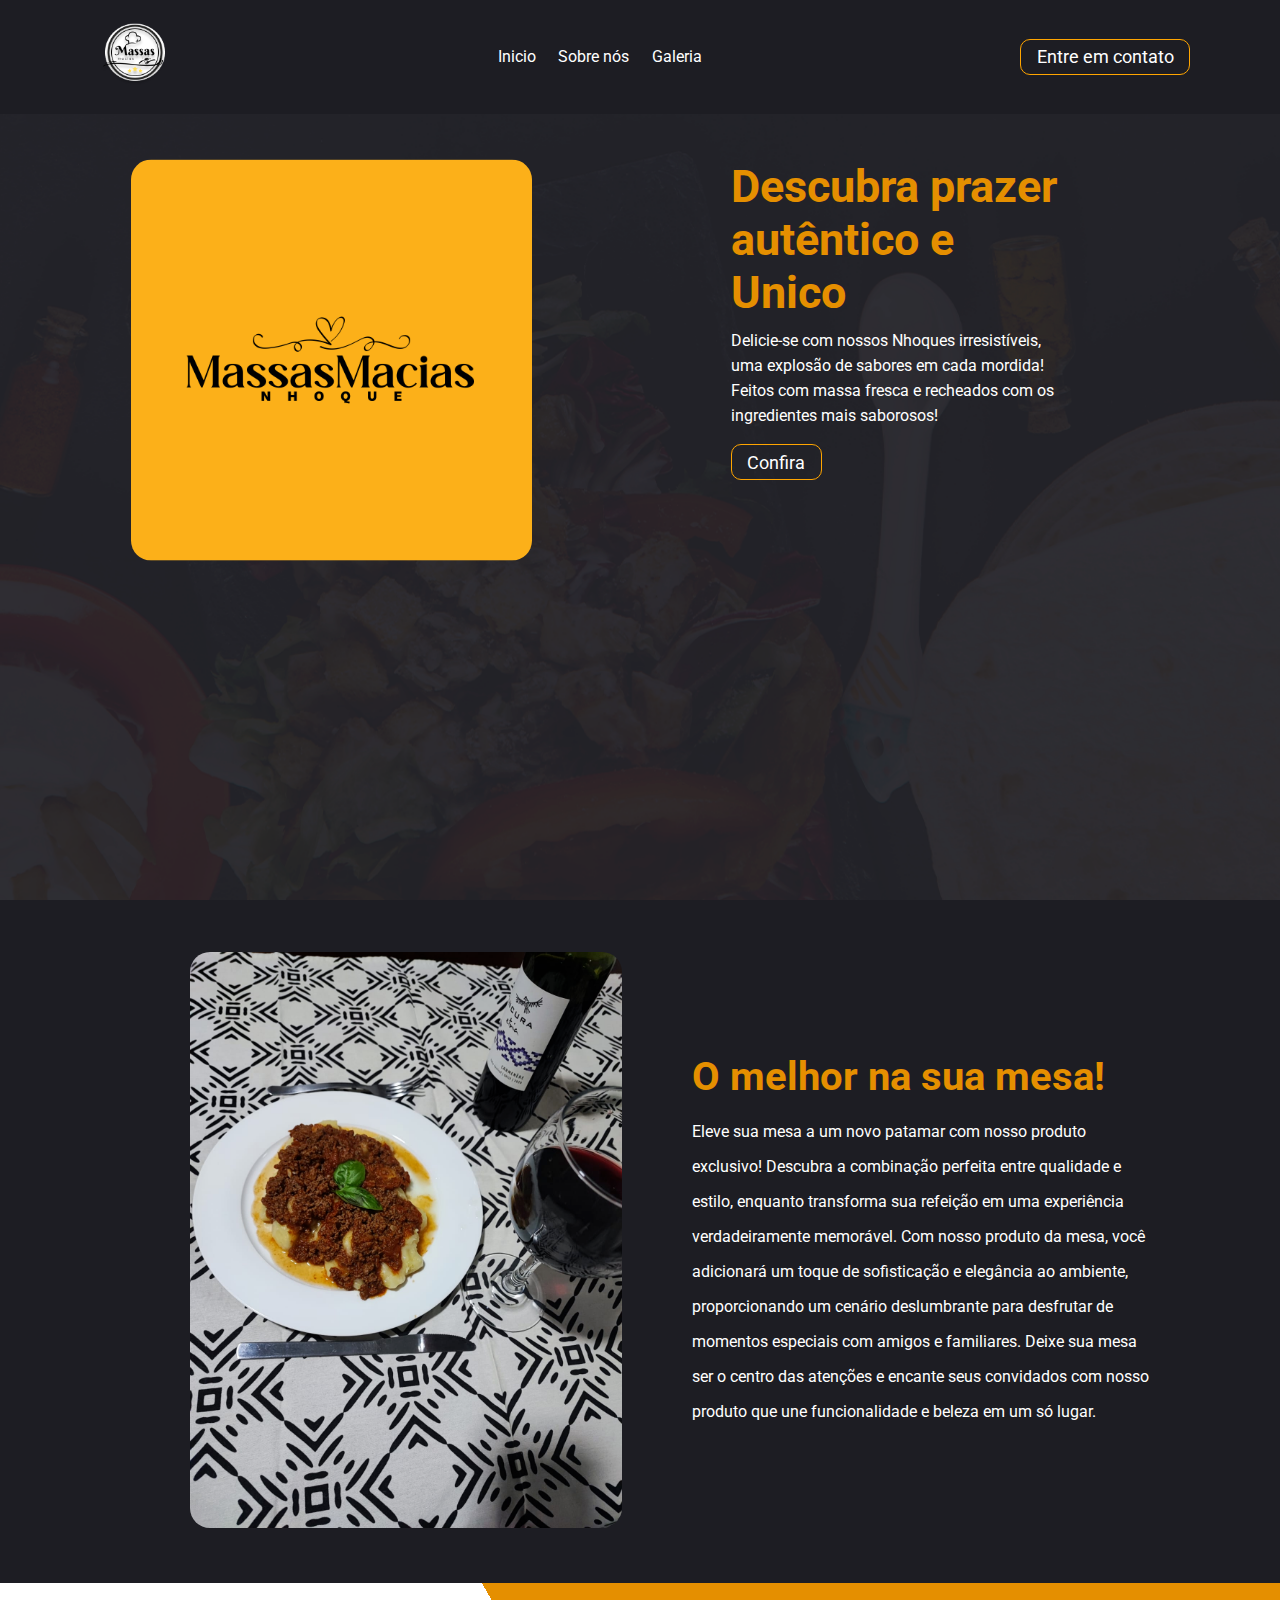
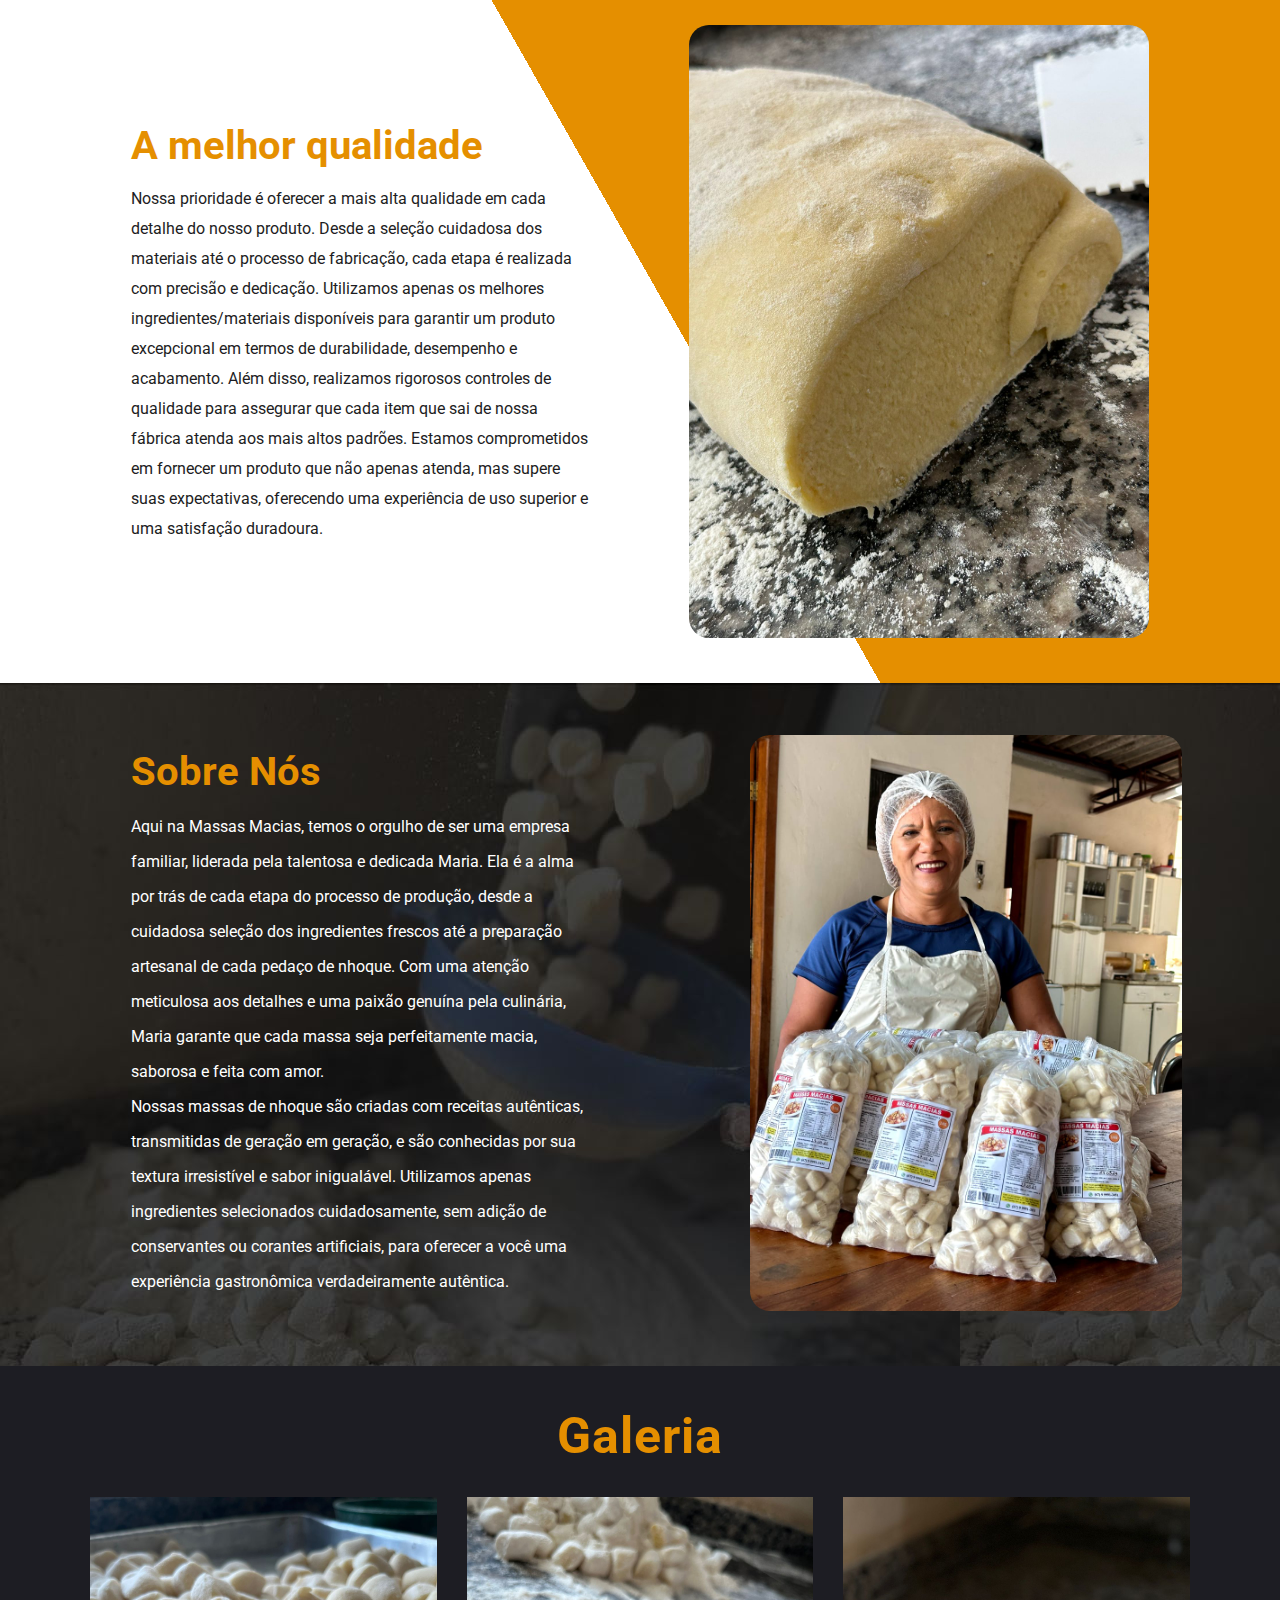
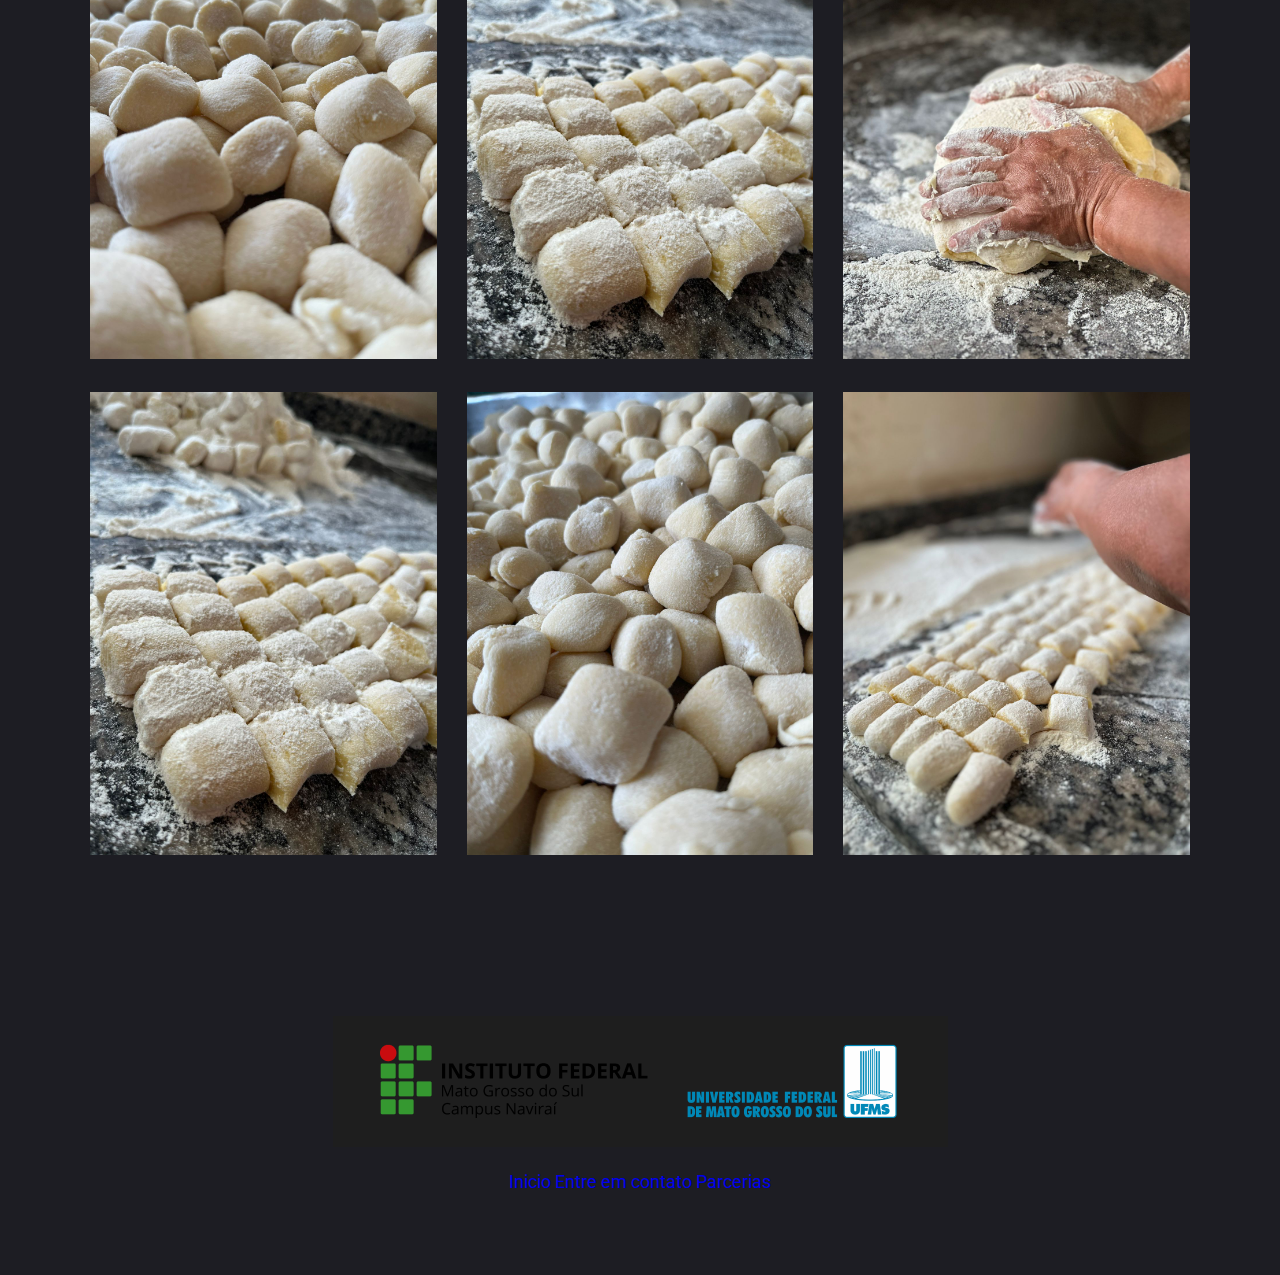
==== index.html @ ebb698c3 "Update index.html" ====
<!DOCTYPE html>
<html lang="en">
<head>
    <meta charset="UTF-8">
    <meta http-equiv="X-UA-Compatible" content="IE=edge">
    <meta name="viewport" content="width=device-width, initial-scale=1.0">
    <title>Massas Macias</title>
    
    <link rel="stylesheet" href="fontawesome-free-5.15.3-web/css/all.min.css">    
    <link rel="stylesheet" href="style.css">
    

</head>
<body>
    
    <header class="cabecalho">
        <div class="logo">
            <img src="imagens/logo.png" alt="">
        </div>

        <nav class="navegacao">
            <a href="#principal">Inicio</a>
            <a href="#sobrenos">Sobre nós</a>
            <a href="#galeria">Galeria</a>
        </nav>

        <div class="icones">
            <div id="menu-bar" class="fas fa-bars"></div>
            <a class="botao-contato" href="https://wa.me/556799913451">Entre em contato</a>
        </div>

    </header>

    <div id="principal" class="principal">

        <div class="pagina-principal">
            <div class="conteudo-principal">
                <div class="imagem-principal">
                <img src="imagens/uf.png" alt="">
                </div>
            </div>

            <div class="conteudo-principal">
                <div class="texto-principal">
                <h1>Descubra prazer autêntico e Unico</h1>
                <p>Delicie-se com nossos Nhoques irresistíveis, uma explosão de sabores em cada mordida! Feitos com massa fresca e recheados com os ingredientes mais saborosos!</p>
                <a href="#galeria">Confira</a>
                </div>
            </div>
        </div>

    </div>


    <div id="sobre" class="sobre-nos">
        <div class="sobre-nos-principal">
            <div class="sobre-nos-container">
                <div class="sobre-nos-conteudo">
                    <img class="myimageabout" src="imagens/prato.png" alt="">
                </div>
            </div>

            <div class="sobre-nos-container">
                <div class="sobre-nos-conteudo">
                    <div class="sobre-nos-texto">
                        <h1>O melhor na sua mesa!</h1>
                        <p> Eleve sua mesa a um novo patamar com nosso produto exclusivo! Descubra a combinação perfeita entre qualidade e estilo, enquanto transforma sua refeição em uma experiência verdadeiramente memorável. Com nosso produto da mesa, você adicionará um toque de sofisticação e elegância ao ambiente, proporcionando um cenário deslumbrante para desfrutar de momentos especiais com amigos e familiares. Deixe sua mesa ser o centro das atenções e encante seus convidados com nosso produto que une funcionalidade e beleza em um só lugar.</p>

                    </div>
                </div>
            </div>
        </div>
    </div>

    <div class="qualidade">
        <div class="qualidade-principal">
            <div class="qualidade-container">
                <div class="qualidade-conteudo">
                    <h1>A melhor qualidade</h1>
                    <p>Nossa prioridade é oferecer a mais alta qualidade em cada detalhe do nosso produto. Desde a seleção cuidadosa dos materiais até o processo de fabricação, cada etapa é realizada com precisão e dedicação. Utilizamos apenas os melhores ingredientes/materiais disponíveis para garantir um produto excepcional em termos de durabilidade, desempenho e acabamento. Além disso, realizamos rigorosos controles de qualidade para assegurar que cada item que sai de nossa fábrica atenda aos mais altos padrões. Estamos comprometidos em fornecer um produto que não apenas atenda, mas supere suas expectativas, oferecendo uma experiência de uso superior e uma satisfação duradoura.</p>

                </div>
            </div>

            <div class="qualidade-container">
                <div class="qualidade-conteudo qualidade-imagem">
                    <img src="imagens/massa 1.jpeg" alt="">
                </div>
            </div>
        </div>
    </div>
    <div id="sobrenos" class="sobre">
        <div class="main-sobre" id="sobre">
            

            <div class="sobre-content">
                <div class="sobre-inner-content">
                    <div class="sobre-text-content">
                        <h1>Sobre Nós</h1>
                        <p> Aqui na Massas Macias, temos o orgulho de ser uma empresa familiar, liderada pela talentosa e dedicada Maria. Ela é a alma por trás de cada etapa do processo de produção, desde a cuidadosa seleção dos ingredientes frescos até a preparação artesanal de cada pedaço de nhoque. Com uma atenção meticulosa aos detalhes e uma paixão genuína pela culinária, Maria garante que cada massa seja perfeitamente macia, saborosa e feita com amor.</p>

                            <p>Nossas massas de nhoque são criadas com receitas autênticas, transmitidas de geração em geração, e são conhecidas por sua textura irresistível e sabor inigualável. Utilizamos apenas ingredientes selecionados cuidadosamente, sem adição de conservantes ou corantes artificiais, para oferecer a você uma experiência gastronômica verdadeiramente autêntica.</p>

                    </div>
                </div>
            </div>

            <div class="sobre-content">
                <div class="sobre-inner-content">
                    <img class="mariaimg" src="imagens/Maria.jpg" alt="">
                </div>
            </div>
        </div>
    </div>


    <div id="galeria" class="galeria">

        <h1>Galeria</h1>

        <div class="galeria-principal">
            <div class="galeria-container">
                <div class="galeria-imagem">
                    <img src="imagens/foto1.jpeg" alt="">
                </div>
            </div>

            <div class="galeria-container">
                <div class="galeria-imagem">
                    <img src="imagens/foto2.jpeg" alt="">
                </div>
            </div>

            <div class="galeria-container">
                <div class="galeria-imagem">
                    <img src="imagens/foto3.jpeg" alt="">
                </div>
            </div>

            <div class="galeria-container">
                <div class="galeria-imagem">
                    <img src="imagens/foto4.jpeg" alt="">
                </div>
            </div>

            <div class="galeria-container">
                <div class="galeria-imagem">
                    <img src="imagens/foto5.jpeg" alt="">
                </div>
            </div>

            <div class="galeria-container">
                <div class="galeria-imagem">
                    <img src="imagens/foto6.jpeg" alt="">
                </div>
            </div>
        </div>
    </div>
 
    <div class="before">
        <img src="imagens/before footer.png" alt="">
    </div>

    <div class="rodape">
        <div class="rodape-principal">
            <div class="rodape-logo"><img src="imagens/logo-footer.png" alt=""></div>
        </div>
        

        <footernav class="rodape-navegacao">
            <a href="#">Inicio</a>
            <a href="#">Entre em contato</a>
            <a href="#">Parcerias</a>
        </footernav>

    </div>







<!--Linkando java script -->
<script src="https://unpkg.com/scrollreveal"></script>
<script src="script.js"></script>
</body>
</html>
---- style.css ----
@import url('https://fonts.googleapis.com/css2?family=Roboto:wght@300;400;500;700&display=swap'); /* importação de fonte */
:root{
    --btn-color:#e58f00;
    --about-sec:#1d1d23;
}
*{
    padding: 0;
    margin: 0;
    box-sizing: border-box;
    outline: none;
    text-decoration: none;
    font-family: 'Roboto', sans-serif;
    transition: 0.5s;
}
html{
    font-size: 65%;
    scroll-behavior: smooth;
}
.cabecalho{
    padding: 1rem 7%;
    position: fixed;
    left: 0;
    right: 0;
    display: flex;
    justify-content: space-between;
    align-items: center;
    z-index: 100;
    background: #1d1d23;
}
.logo img{
    width: 90px;
}
.navegacao a{
    color: white;
    margin: 0.5rem;
    padding: 0.5rem;
    font-size: 1.5rem;
}
.navegacao a:hover{
    color: var(--btn-color);
}
.icones div{
    color: white;
    font-size: 1.5rem;
    margin-right: 10px;
    display: none;
}
.icones div:hover{
    cursor: pointer;
}

.icones a{
    color: white;
    padding: 0.6rem 1.5rem;
    border: 1px solid orange;
    border-radius: 10px;
    font-size: 18px;
   transition: 0.5s;
   display: inline-block;
}
.botao-contato:hover{
    transform: scale(1.1);
    background: var(--btn-color);
    border: 1px solid white;
}

.navegacao.active{
    clip-path: polygon(0 0, 100% 0, 100% 100%, 0% 100%);
}

/* design da pagina principal */

.principal{
    padding: 1rem 7%;
    background: url(imagens/background.png);
    min-height: 100vh;
    height: 100%;
    background-position: center;
    background-size: cover;
    background-repeat: no-repeat;
}
.pagina-principal{
    display: flex;
    justify-content: center;
    align-items: center;
    flex-wrap: wrap;
    gap: 15px;
    padding-top: 150px;
    padding-left: 4rem;
    padding-right: 4rem;
}
.conteudo-principal{
    flex: 1 1 45rem;
}
.imagem-principal{
    width: 80%;
    height: 100%;
    position: relative;
   
    
}
.imagem-principal img{
    width: 100%;
    position: absolute;
    transform: translate(0%, -40%);
    animation: mymove 5s infinite ease-in-out;
    border-radius: 5%;
}
@keyframes mymove {
    0%   {top: 0px;}
    50%   {top: 15px;}
    75%   {top: 10px;}
    100%   {top: 0px;}
  }
.texto-principal{
    padding: 0 8rem;
}
.texto-principal h1{
    font-size: 45px;
    color: #e58f00;
}
.texto-principal p{
    color: white;
    font-size: 1.5rem;
    margin-top: 10px;
    margin-bottom: 15px;
    line-height: 25px;
}
.texto-principal a{
    color: white;
    padding: 0.6rem 1.5rem;
    border: 1px solid orange;
    border-radius: 10px;
    font-size: 18px;
   transition: 0.5s;
   display: inline-block;
}
.texto-principal a:hover{
    transform: scale(1.1);
    background: var(--btn-color);
    border: 1px solid white;
}
.sobre-nos{
    padding: 2rem 7%;
    background: var(--about-sec);
}
.sobre-nos-principal{
    display: flex;
    justify-content: center;
    align-items: center;
    flex-wrap: wrap;
    gap: 20px;
    
}
.sobre-nos-container{
    flex: 1 1 45rem;
}
.sobre-nos-conteudo{
    width: 100%;
    margin: 0 auto;
    padding-top: 3rem;
    padding-bottom: 3rem;
}
.sobre-nos-container .sobre-nos-conteudo img{
    width: 80%;
    margin-left: 100px;
    border-radius: 20px;
}
.sobre-nos-texto{
    padding: 0 4rem;
}
.sobre-nos-texto h1{
    color: #e58f00;
    font-size: 40px;
    margin-bottom: 15px;
}
.sobre-nos-texto p{
    color: white;
    font-size: 1.5rem;
    line-height: 35px;
}
.qualidade{
    padding: 4rem 7%;
    background-image: linear-gradient(60.34deg, white 52.45%, var(--btn-color) 52.45%);
}
.qualidade-principal{
    display: flex;
    justify-content: center;
    align-items: center;
    flex-wrap: wrap;
    gap: 15px;
}
.qualidade-container{
    flex: 1 1 45rem;
}
.qualidade-conteudo{
    padding: 0 4rem;
}
.qualidade-conteudo h1{
    color: var(--btn-color);
    font-size: 40px;
    margin-bottom: 15px;
}
.qualidade-conteudo p{
    color: var(--about-sec);
    font-size: 1.5rem;
    line-height: 30px;
}
.qualidade-imagem{
    width: 100%;
    
}
.qualidade-imagem img{
    width: 100%;
    object-fit: cover;
    border-radius: 20px;
}
.galeria{
    padding: 4rem 7%;
    background: var(--about-sec);
}
.galeria h1{
    font-size: 50px;
    text-align: center;
    padding-bottom: 3rem;
    color: var(--btn-color);
    letter-spacing: 1px;
}
.galeria-principal{
    display: flex;
    justify-content: center;
    align-items: center;
    gap: 30px;
    flex-wrap: wrap;
  
}
.galeria-container{
    flex: 1 1 300px;
    
}
.galeria-container .galeria-imagem img{
    width: 100%;
}
.galeria-container .galeria-imagem:hover img{
    transform: perspective(1000px) rotateX(-4.80deg) rotateY(-10.23deg) scale3d(1.05,1.05,1.05);
    clip-path: polygon(20% 0%, 80% 0%, 100% 20%, 100% 80%, 80% 100%, 20% 100%, 0% 80%, 0% 20%);
}
.sobre{
    padding: 2rem 7%;
    background: url(imagens/Sobre.jpg);
}
.main-sobre{
    display: flex;
    justify-content: center;
    align-items: center;
    flex-wrap: wrap;
    gap: 20px;
    
}
.sobre-content{
    flex: 1 1 45rem;
}
.sobre-inner-content{
    width: 100%;
    margin: 0 auto;
    padding-top: 3rem;
    padding-bottom: 3rem;
}
.sobre-content .sobre-inner-content img{
    width: 80%;
    margin-left: 100px;
    border-radius: 20px;
}
.sobre-text-content{
    padding: 0 4rem;
}
.sobre-text-content h1{
    color: #e58f00;
    font-size: 40px;
    margin-bottom: 15px;
}
.sobre-text-content p{
    color: white;
    font-size: 1.5rem;
    line-height: 35px;
}
.food-main-content{
    width: 40%;
    border: 4px solid #ffffff;
    padding: 2rem;
}
.food-main-content h1{
    color: #ffffff;
    font-size: 35px;
    text-align: center;
    padding: 1rem 0;
}
.food-main-content p{
    color: #ffffff;
    font-size: 1.5rem;
    text-align: center;
    padding: 1rem 0;
    line-height: 30px;
}
.our-menu-food{
    padding: 2rem 7%;
    background-color: var(--about-sec);
}
.our-menu-food h1{
    color: var(--btn-color);
    font-size: 45px;
    text-align: center;
    padding: 0.5rem 0;
}
.main-menu-food{
    margin-top: 2rem;
    display: flex;
    justify-content: center;
    align-items: center;
    gap: 20px;
    flex-wrap: wrap;
}
.inner-menu-food{
    flex: 1 1 300px;
}
.menu-food-content{
    width:100%;

}
.menu-food-content img{
    width: 100%;
}

.menu-food-text{
    padding: 2rem 2rem;
}
.menu-food-text h2{
    color: var(--btn-color);
    font-size: 30px;
}
.menu-food-text p{
    color:white;
    font-size:18px;
    margin: 2rem 0;
}
.menu-food-text p span{
    color: #e58f00;
    padding: 0.5rem 1.5rem;
    transition: 0.3s;
    cursor: pointer;
}
.menu-food-text p:hover span{
    border: 1px solid white;
    background: var(--btn-color);
    color: white;
    transform: scale(1.1);
}
.before{
    background-color: #1d1d23;
    padding: 2rem 0;
}
.before{
    width: 100%;
}
.before img{

    width: 100%;
    object-fit: cover;
}

.rodape{
    background: #1d1d23;
    padding: 6rem 10rem;
    display: flex;
    justify-content: center;
    align-items: center;
    flex-direction: column;
}
.rodape-principal{
    width: 100%;
    margin: 0 auto;
    text-align: center;
}
.rodape-navegacao img{
    width: 200px;
}
.rodape-navegacao{
    margin-top: 15px;
}
.rodape-navegacao{
    color: #e58f00;
    font-size: 18px;
    margin: 1rem;
    padding: 1rem;
}


























@media (max-width:767px) {
    .cabecalho{
        padding: 3rem;
    }
    .icones div{
        display: initial;
    }
    .navegacao{
        position: absolute;
        width: 100%;
        height: 100vh;
        left: 0;
        top: 100%;
        background-color: var(--btn-color);
        clip-path: polygon(0 0, 100% 0, 100% 0, 0 0);


    }
    .navegacao a{
        display: block;
        text-align: center;
        margin: 1rem;
        padding: 1rem;
    }

    /* home css desing */

    .home-text-content{
        padding: 0 2rem;
    }
    .main-home{
        padding: 2rem 0;
    }
    .principal{
        padding-top: 100px;
        
    }
    .imagem-principal img{
        transform: translate(0%, 0%);
    }
    .conteudo-principal{
        margin-top: 300px;
    }
    .sobre-nos-container .sobre-nos-conteudo img{
        width: 100%;
        margin: 0;
        padding: 1rem;
    }
    .qualidade-conteudo{
        padding: 1rem 2rem;
    }
    .qualidade-conteudo h1{
        color: var(--about-sec)
    }
    .food-main-content{
        width: 100%;
        border: 4px solid white;
        padding: 1rem;
    }

    .footer-navbar a{
        display: block;
       
    }

}
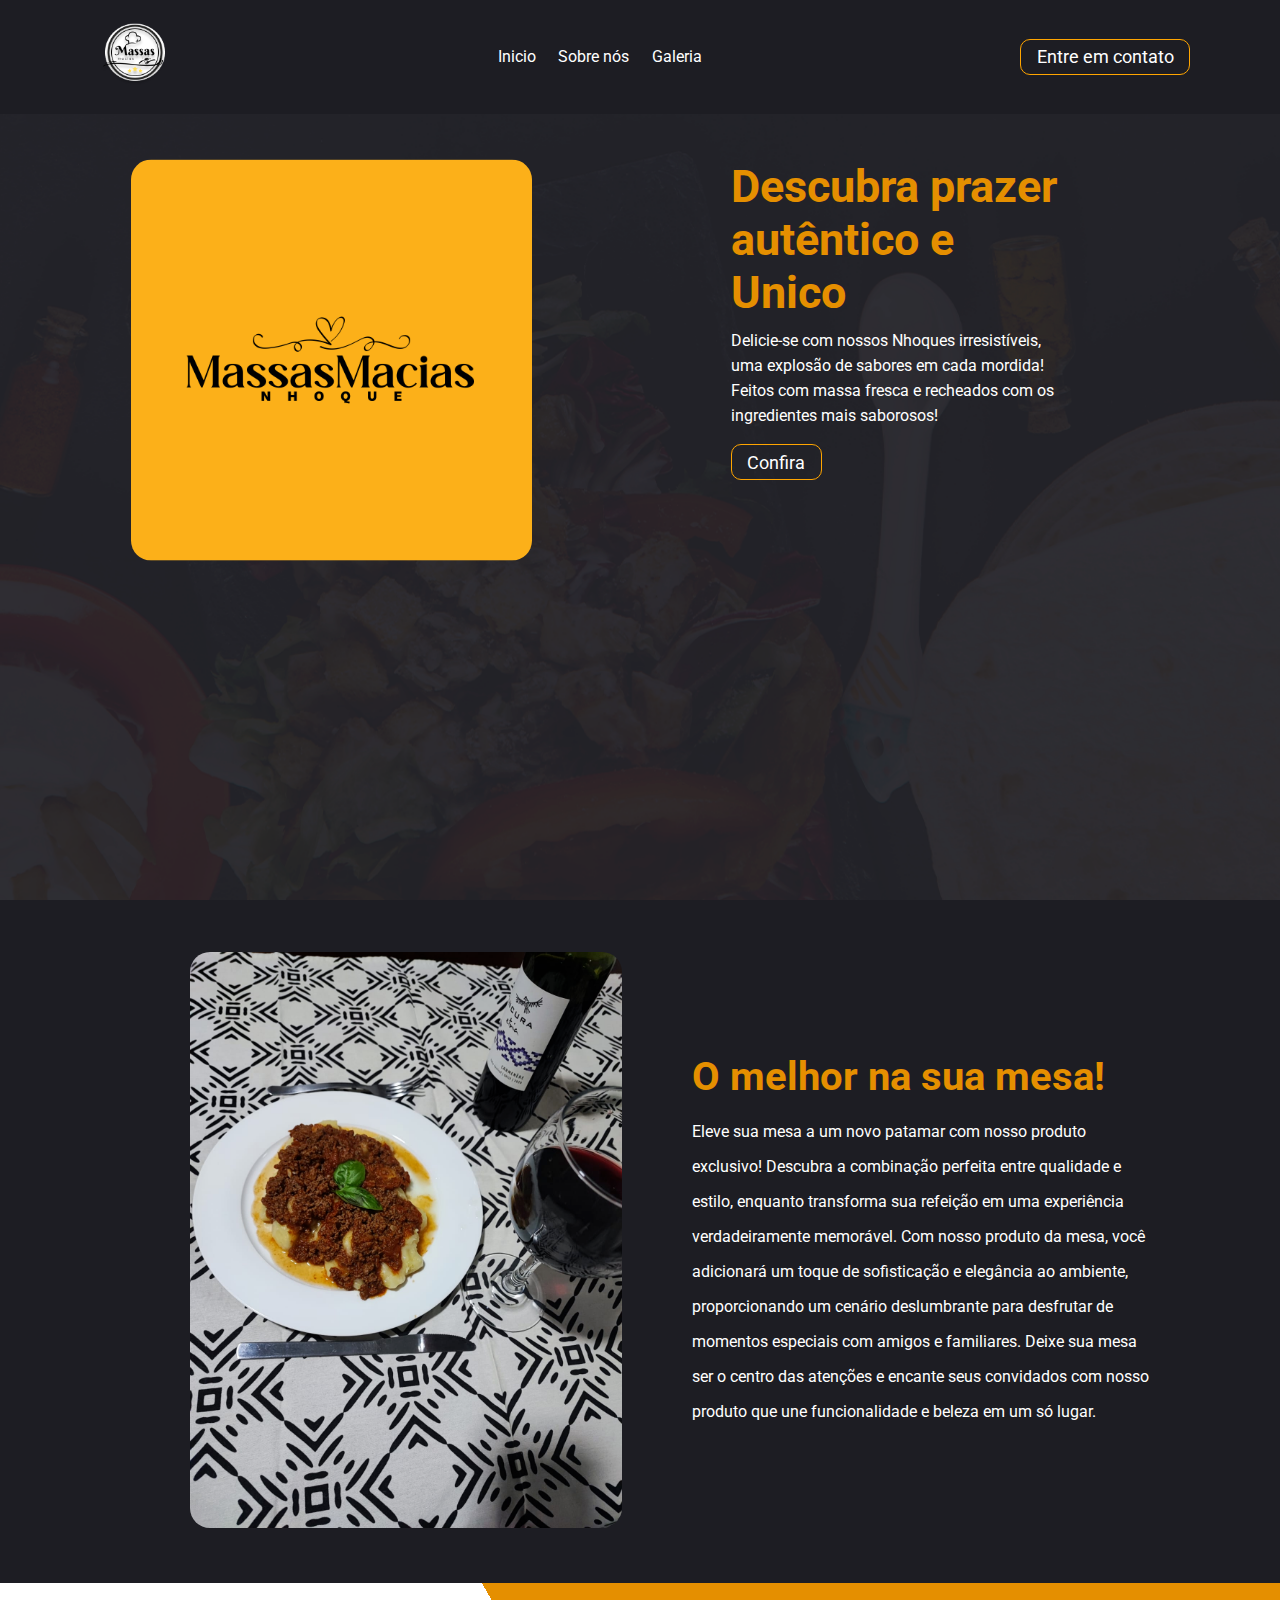
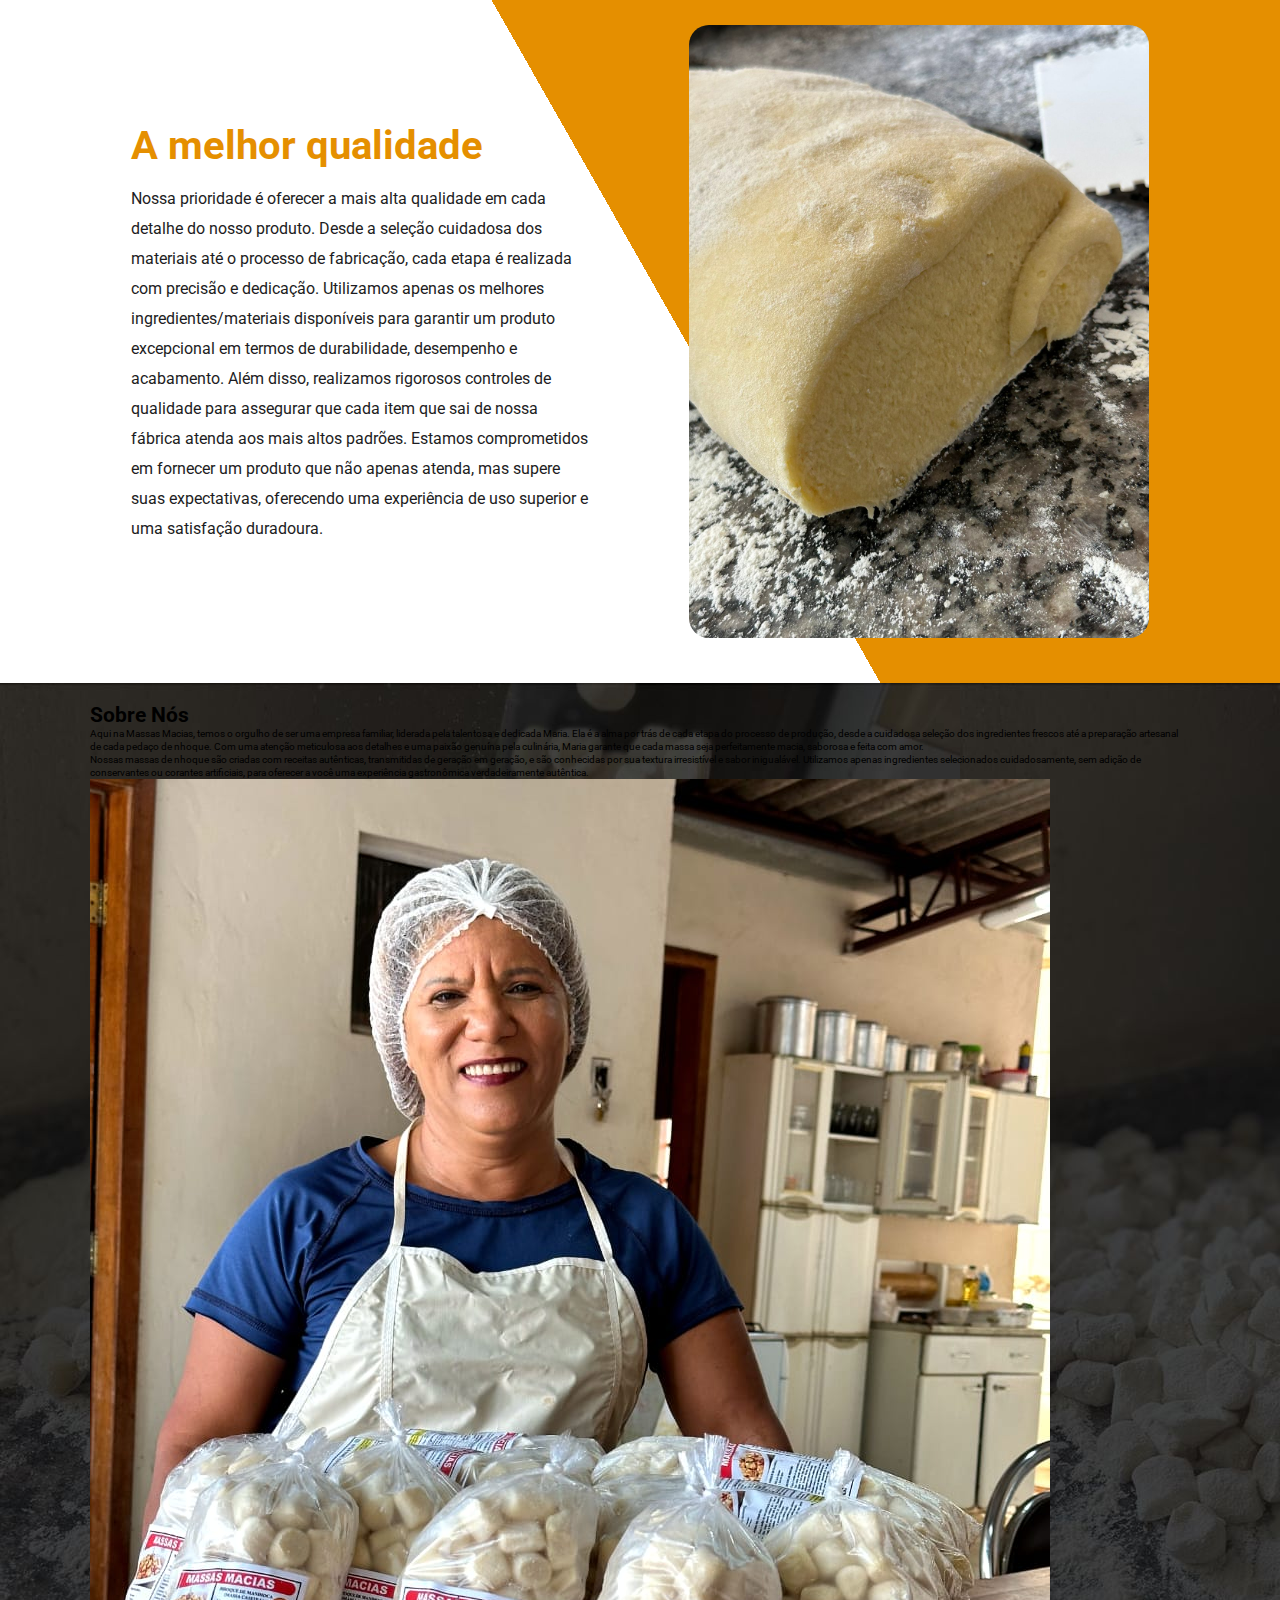
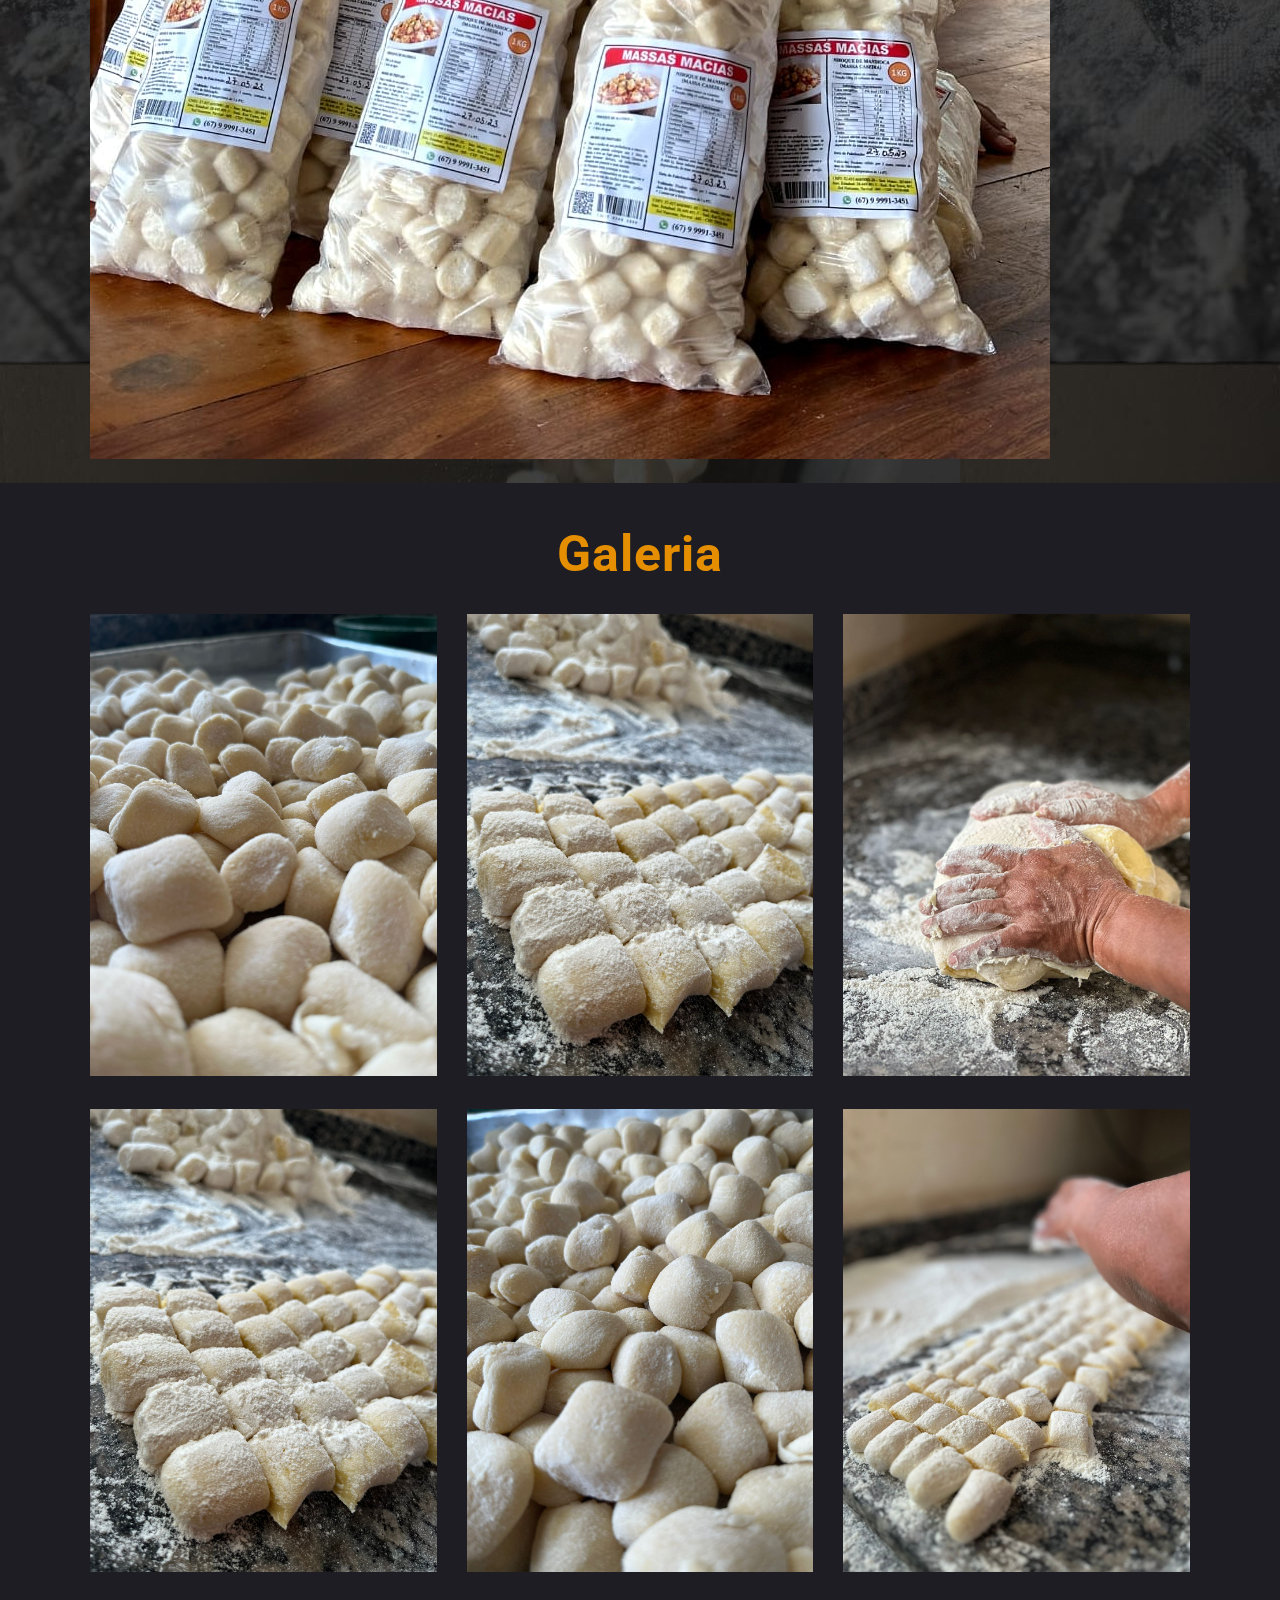
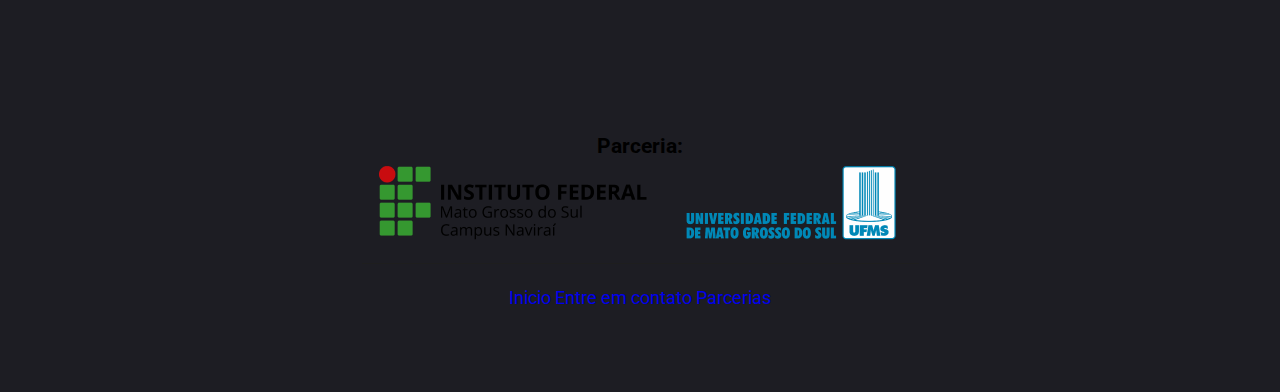
==== commit 52924e7f: "Update index.html" ====
--- a/index.html
+++ b/index.html
@@ -1,5 +1,5 @@
 <!DOCTYPE html>
-<html lang="en">
+<html lang="pt-BR">
 <head>
     <meta charset="UTF-8">
     <meta http-equiv="X-UA-Compatible" content="IE=edge">
@@ -52,17 +52,17 @@
     </div>
 
 
-    <div id="sobre" class="sobre-nos">
-        <div class="sobre-nos-principal">
-            <div class="sobre-nos-container">
-                <div class="sobre-nos-conteudo">
+    <div id="detalhes" class="detalhes">
+        <div class="detalhes-principal">
+            <div class="detalhes-container">
+                <div class="detalhes-conteudo">
                     <img class="myimageabout" src="imagens/prato.png" alt="">
                 </div>
             </div>
 
-            <div class="sobre-nos-container">
-                <div class="sobre-nos-conteudo">
-                    <div class="sobre-nos-texto">
+            <div class="detalhes-container">
+                <div class="detalhes-conteudo">
+                    <div class="detalhes-texto">
                         <h1>O melhor na sua mesa!</h1>
                         <p> Eleve sua mesa a um novo patamar com nosso produto exclusivo! Descubra a combinação perfeita entre qualidade e estilo, enquanto transforma sua refeição em uma experiência verdadeiramente memorável. Com nosso produto da mesa, você adicionará um toque de sofisticação e elegância ao ambiente, proporcionando um cenário deslumbrante para desfrutar de momentos especiais com amigos e familiares. Deixe sua mesa ser o centro das atenções e encante seus convidados com nosso produto que une funcionalidade e beleza em um só lugar.</p>
 
@@ -90,12 +90,12 @@
         </div>
     </div>
     <div id="sobrenos" class="sobre">
-        <div class="main-sobre" id="sobre">
+        <div class="sobre-principal" id="sobre">
             
 
-            <div class="sobre-content">
-                <div class="sobre-inner-content">
-                    <div class="sobre-text-content">
+            <div class="sobre-container">
+                <div class="sobre-conteudo">
+                    <div class="sobre-texto">
                         <h1>Sobre Nós</h1>
                         <p> Aqui na Massas Macias, temos o orgulho de ser uma empresa familiar, liderada pela talentosa e dedicada Maria. Ela é a alma por trás de cada etapa do processo de produção, desde a cuidadosa seleção dos ingredientes frescos até a preparação artesanal de cada pedaço de nhoque. Com uma atenção meticulosa aos detalhes e uma paixão genuína pela culinária, Maria garante que cada massa seja perfeitamente macia, saborosa e feita com amor.</p>
 
@@ -105,8 +105,8 @@
                 </div>
             </div>
 
-            <div class="sobre-content">
-                <div class="sobre-inner-content">
+            <div class="sobre-container">
+                <div class="sobre-conteudo">
                     <img class="mariaimg" src="imagens/Maria.jpg" alt="">
                 </div>
             </div>
@@ -163,7 +163,7 @@
 
     <div class="rodape">
         <div class="rodape-principal">
-            <div class="rodape-logo"><img src="imagens/logo-footer.png" alt=""></div>
+            <div class="rodape-logo"> <H1>Parceria: </H1><img src="imagens/logo-footer.png" alt=""></div>
         </div>
         
 
--- a/style.css
+++ b/style.css
@@ -140,11 +140,11 @@
     background: var(--btn-color);
     border: 1px solid white;
 }
-.sobre-nos{
+.detalhes{
     padding: 2rem 7%;
     background: var(--about-sec);
 }
-.sobre-nos-principal{
+.detalhes-principal{
     display: flex;
     justify-content: center;
     align-items: center;
@@ -152,29 +152,29 @@
     gap: 20px;
     
 }
-.sobre-nos-container{
+.detalhes-container{
     flex: 1 1 45rem;
 }
-.sobre-nos-conteudo{
+.detalhes-conteudo{
     width: 100%;
     margin: 0 auto;
     padding-top: 3rem;
     padding-bottom: 3rem;
 }
-.sobre-nos-container .sobre-nos-conteudo img{
+.detalhes-container .detalhes-conteudo img{
     width: 80%;
     margin-left: 100px;
     border-radius: 20px;
 }
-.sobre-nos-texto{
+.detalhes-texto{
     padding: 0 4rem;
 }
-.sobre-nos-texto h1{
+.detalhes-texto h1{
     color: #e58f00;
     font-size: 40px;
     margin-bottom: 15px;
 }
-.sobre-nos-texto p{
+.detalhes-texto p{
     color: white;
     font-size: 1.5rem;
     line-height: 35px;
@@ -284,77 +284,7 @@
     font-size: 1.5rem;
     line-height: 35px;
 }
-.food-main-content{
-    width: 40%;
-    border: 4px solid #ffffff;
-    padding: 2rem;
-}
-.food-main-content h1{
-    color: #ffffff;
-    font-size: 35px;
-    text-align: center;
-    padding: 1rem 0;
-}
-.food-main-content p{
-    color: #ffffff;
-    font-size: 1.5rem;
-    text-align: center;
-    padding: 1rem 0;
-    line-height: 30px;
-}
-.our-menu-food{
-    padding: 2rem 7%;
-    background-color: var(--about-sec);
-}
-.our-menu-food h1{
-    color: var(--btn-color);
-    font-size: 45px;
-    text-align: center;
-    padding: 0.5rem 0;
-}
-.main-menu-food{
-    margin-top: 2rem;
-    display: flex;
-    justify-content: center;
-    align-items: center;
-    gap: 20px;
-    flex-wrap: wrap;
-}
-.inner-menu-food{
-    flex: 1 1 300px;
-}
-.menu-food-content{
-    width:100%;
-
-}
-.menu-food-content img{
-    width: 100%;
-}
-
-.menu-food-text{
-    padding: 2rem 2rem;
-}
-.menu-food-text h2{
-    color: var(--btn-color);
-    font-size: 30px;
-}
-.menu-food-text p{
-    color:white;
-    font-size:18px;
-    margin: 2rem 0;
-}
-.menu-food-text p span{
-    color: #e58f00;
-    padding: 0.5rem 1.5rem;
-    transition: 0.3s;
-    cursor: pointer;
-}
-.menu-food-text p:hover span{
-    border: 1px solid white;
-    background: var(--btn-color);
-    color: white;
-    transform: scale(1.1);
-}
+
 .before{
     background-color: #1d1d23;
     padding: 2rem 0;
@@ -462,7 +392,7 @@
     .conteudo-principal{
         margin-top: 300px;
     }
-    .sobre-nos-container .sobre-nos-conteudo img{
+    .detalhes-container .detalhes-conteudo img{
         width: 100%;
         margin: 0;
         padding: 1rem;
@@ -473,24 +403,6 @@
     .qualidade-conteudo h1{
         color: var(--about-sec)
     }
-    .food-main-content{
-        width: 100%;
-        border: 4px solid white;
-        padding: 1rem;
-    }
-
-    .footer-navbar a{
-        display: block;
-       
-    }
-
-}
-
-
-
-
-
-
-
-
-
+    
+
+}
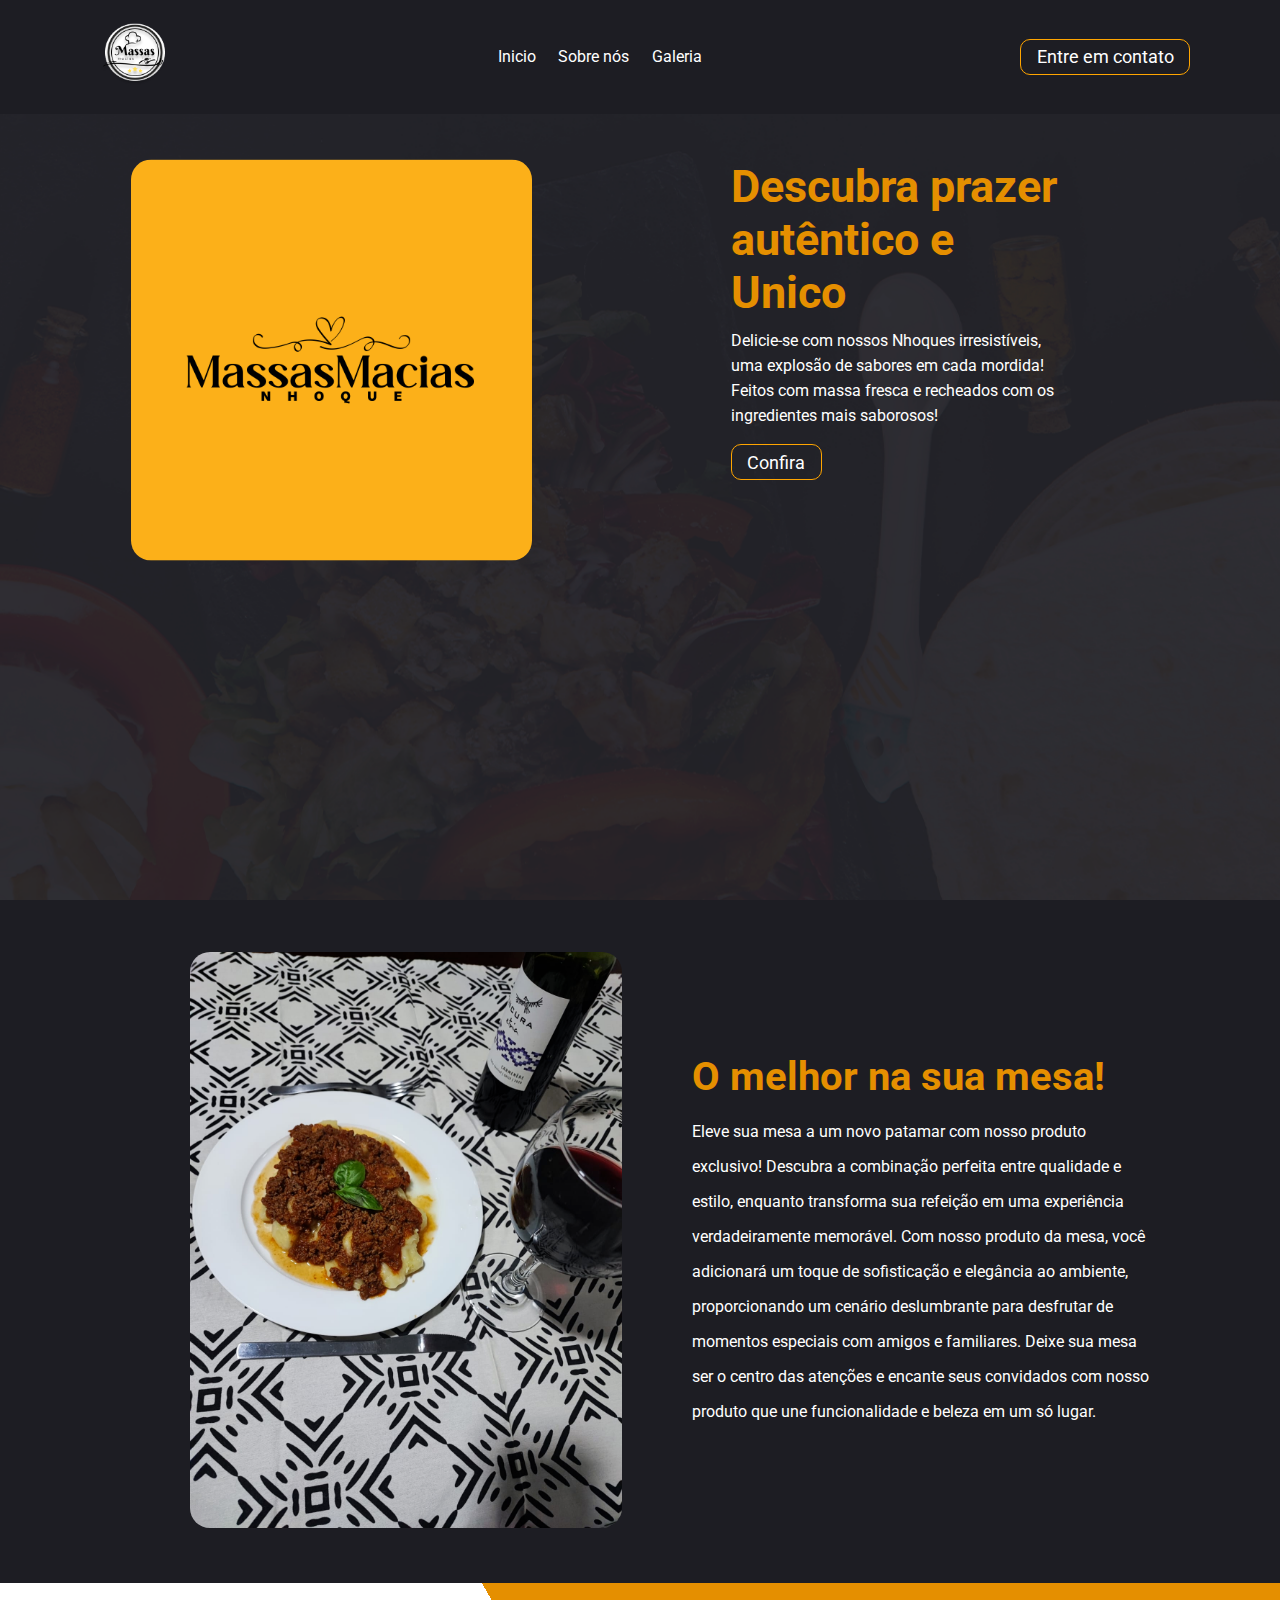
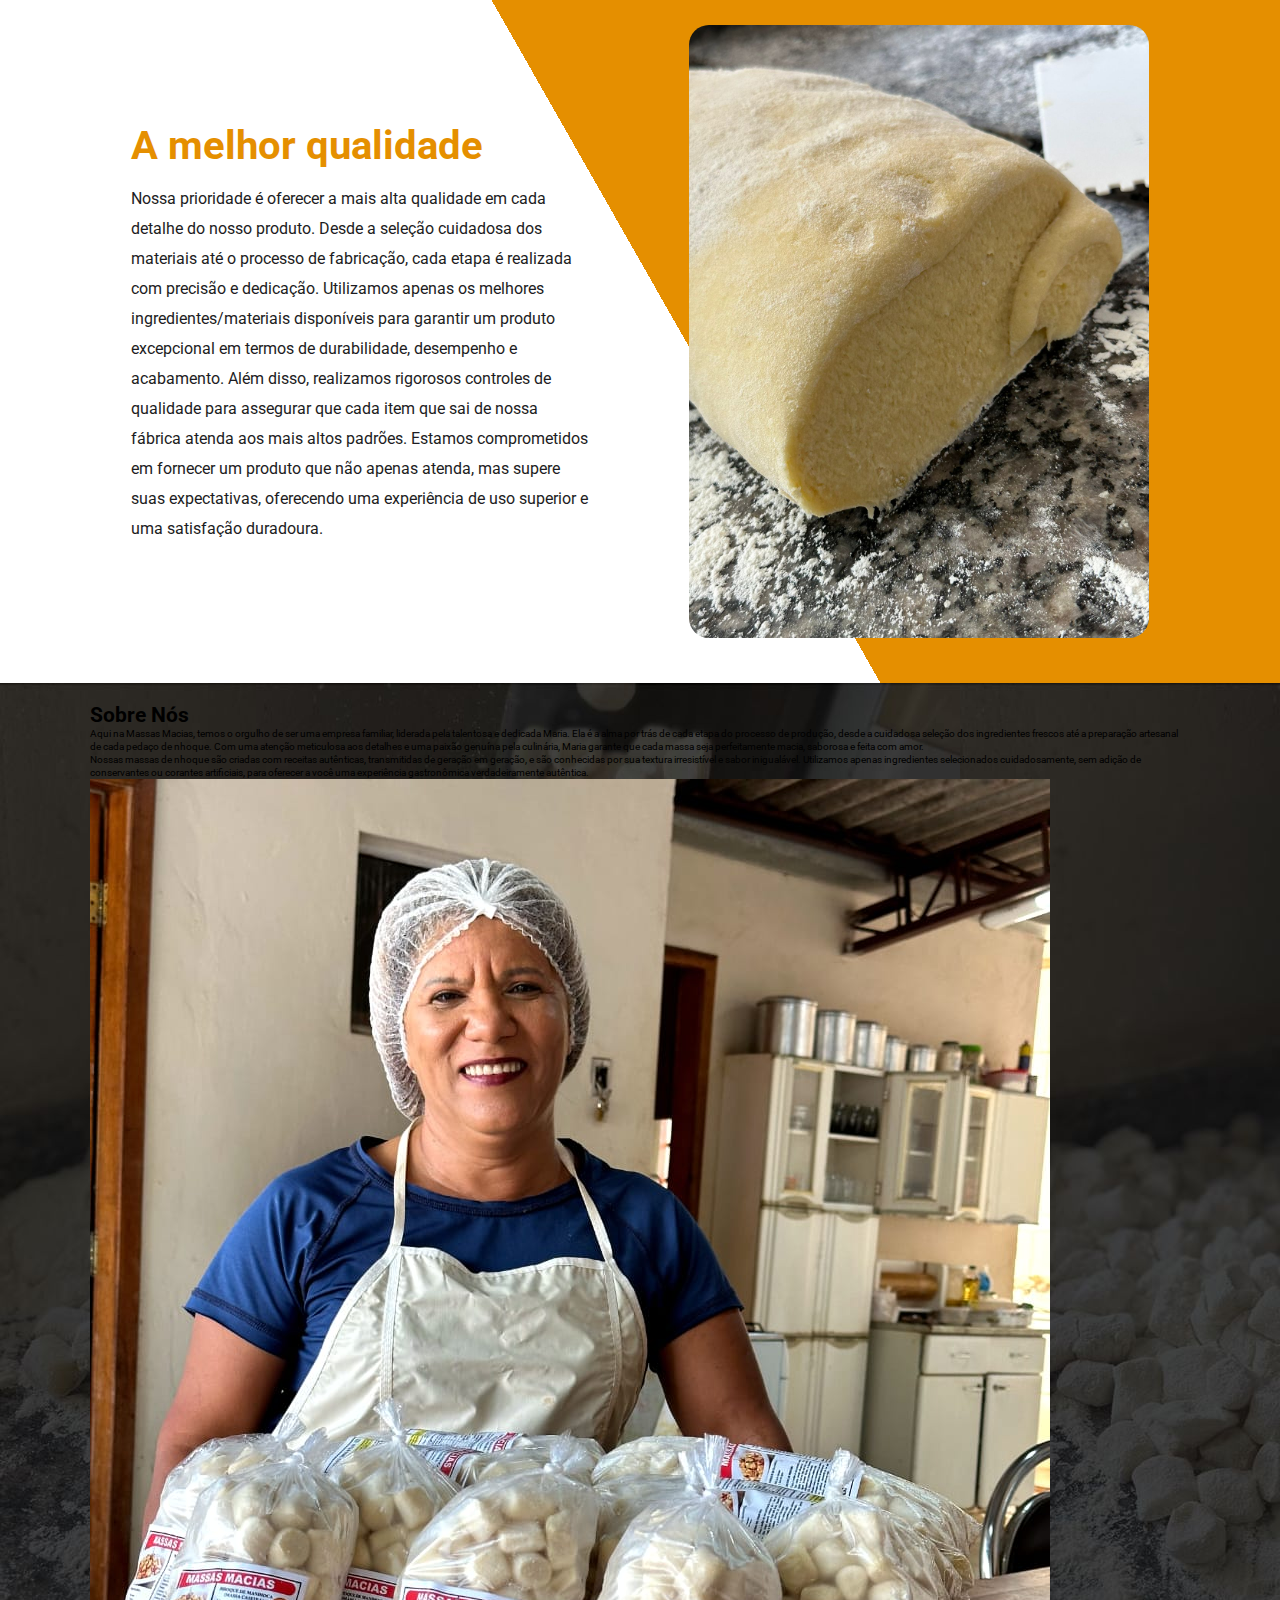
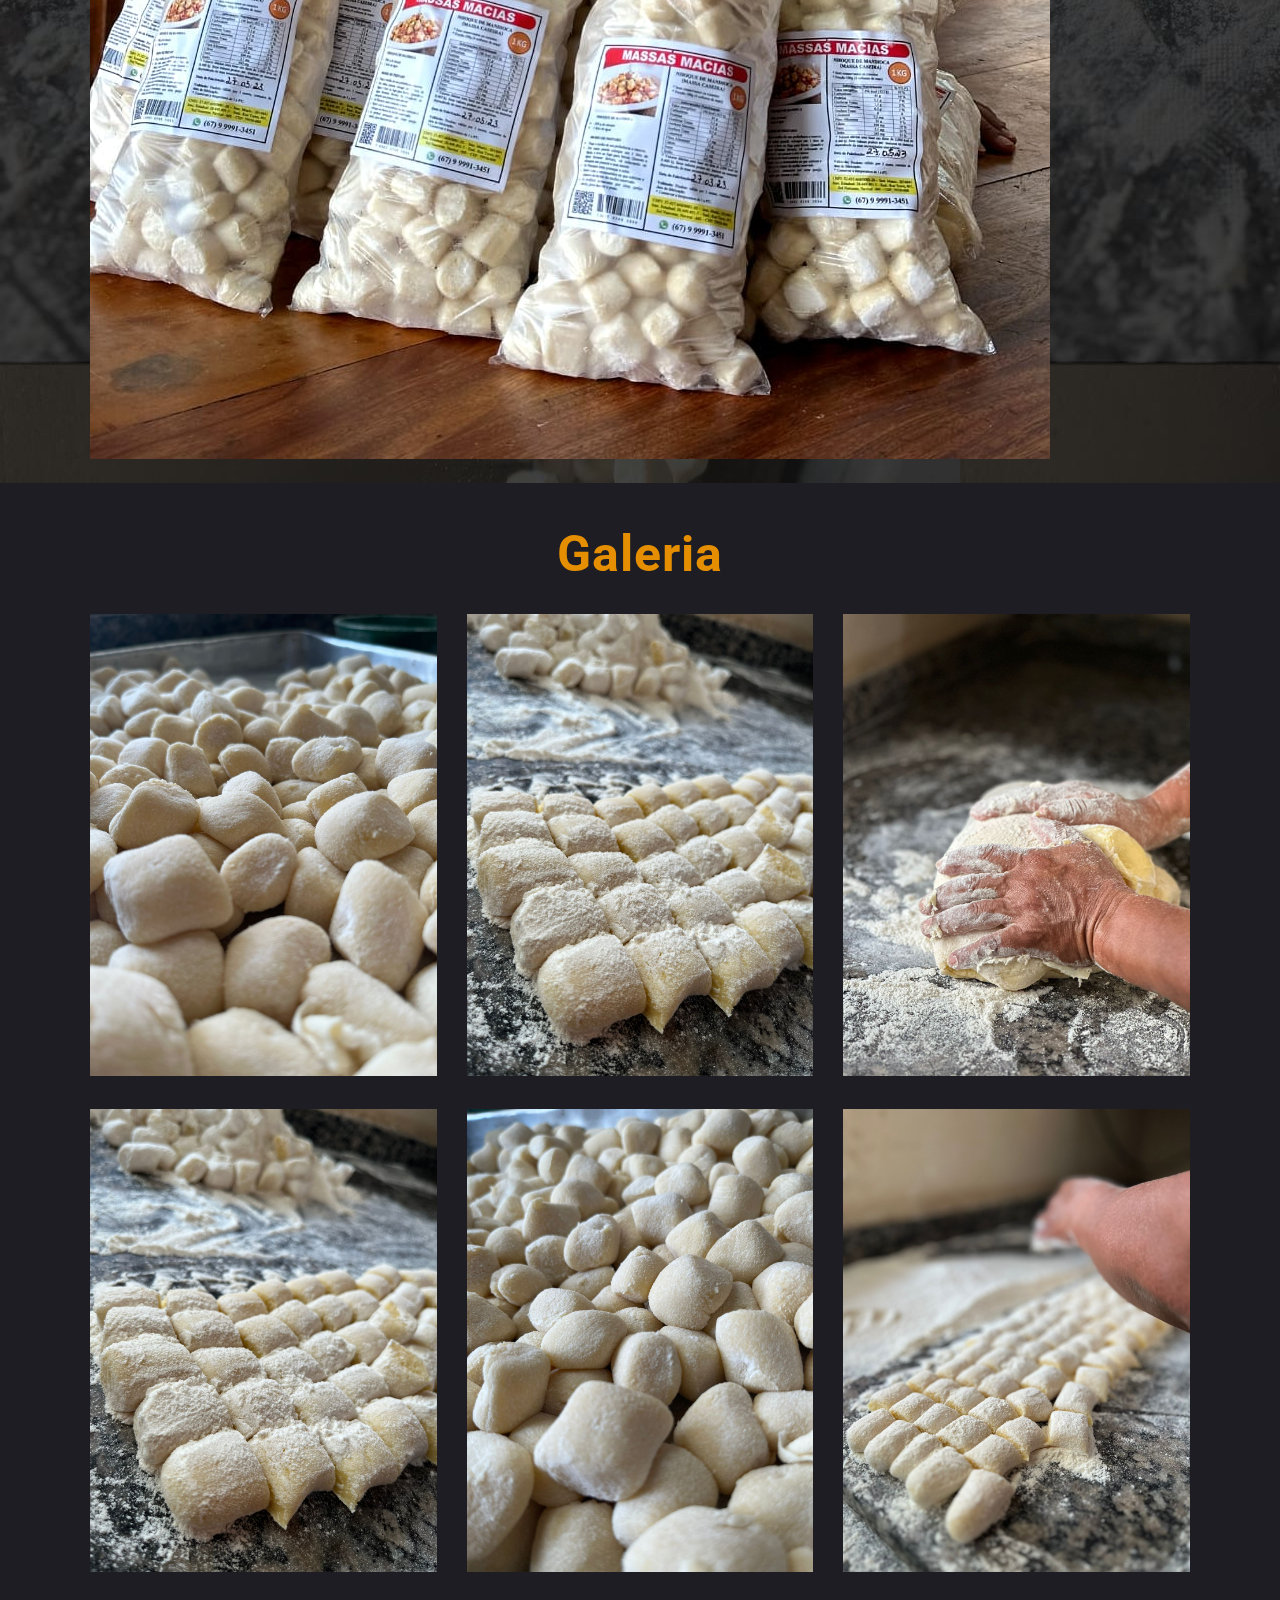
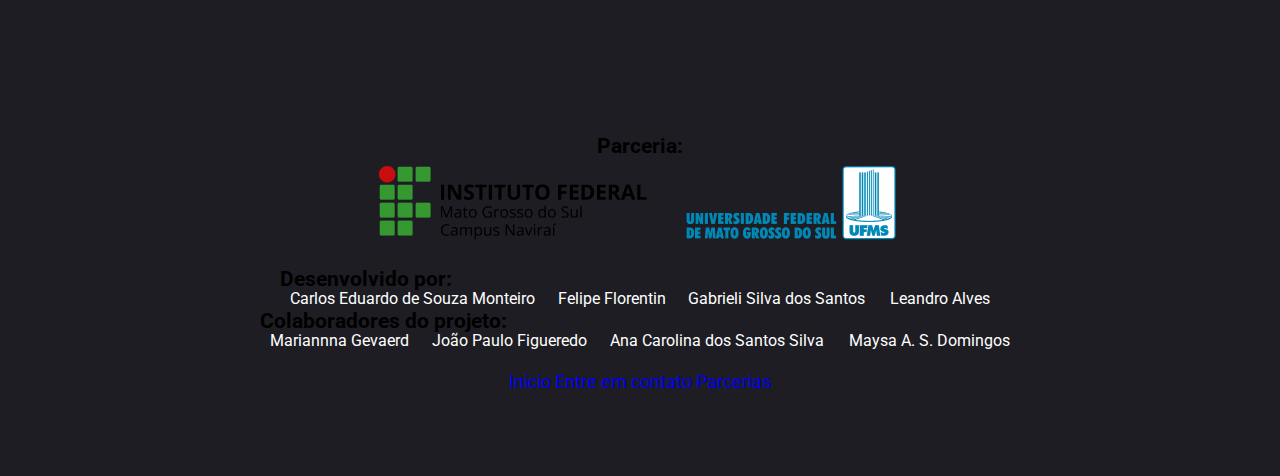
==== commit 483bd720: "Commit" ====
--- a/index.html
+++ b/index.html
@@ -165,7 +165,26 @@
         <div class="rodape-principal">
             <div class="rodape-logo"> <H1>Parceria: </H1><img src="imagens/logo-footer.png" alt=""></div>
         </div>
-        
+        <div>
+            <nav class="navegacao">
+                <h1>Desenvolvido por: </h1>
+                <a href="#">Carlos Eduardo de Souza Monteiro</a>
+                <a href="#">Felipe Florentin</a>
+                <a href="https://www.linkedin.com/in/gabri%C3%A9li-silva-dos-santos-399b2b246/">Gabrieli Silva dos Santos </a>
+                <a href="#">Leandro Alves</a>
+
+            </nav>
+        </div>
+        <div>
+            <nav class="navegacao">
+                <h1>Colaboradores do projeto: </h1>
+                <a href="https://www.linkedin.com/in/giovanna-gevaerd-5999a527b">Mariannna Gevaerd</a>
+                <a href="https://www.linkedin.com/in/joão-paulo-figueredo-01b924221">João Paulo Figueredo</a>
+                <a href="https://www.linkedin.com/in/ana-carolina-dos-santos-silva-947a7927b">Ana Carolina dos Santos Silva </a>
+                <a href="https://www.linkedin.com/in/maysa-a-s-domingos-6a1a9171/">Maysa A. S. Domingos</a>
+
+            </nav>
+        </div>
 
         <footernav class="rodape-navegacao">
             <a href="#">Inicio</a>
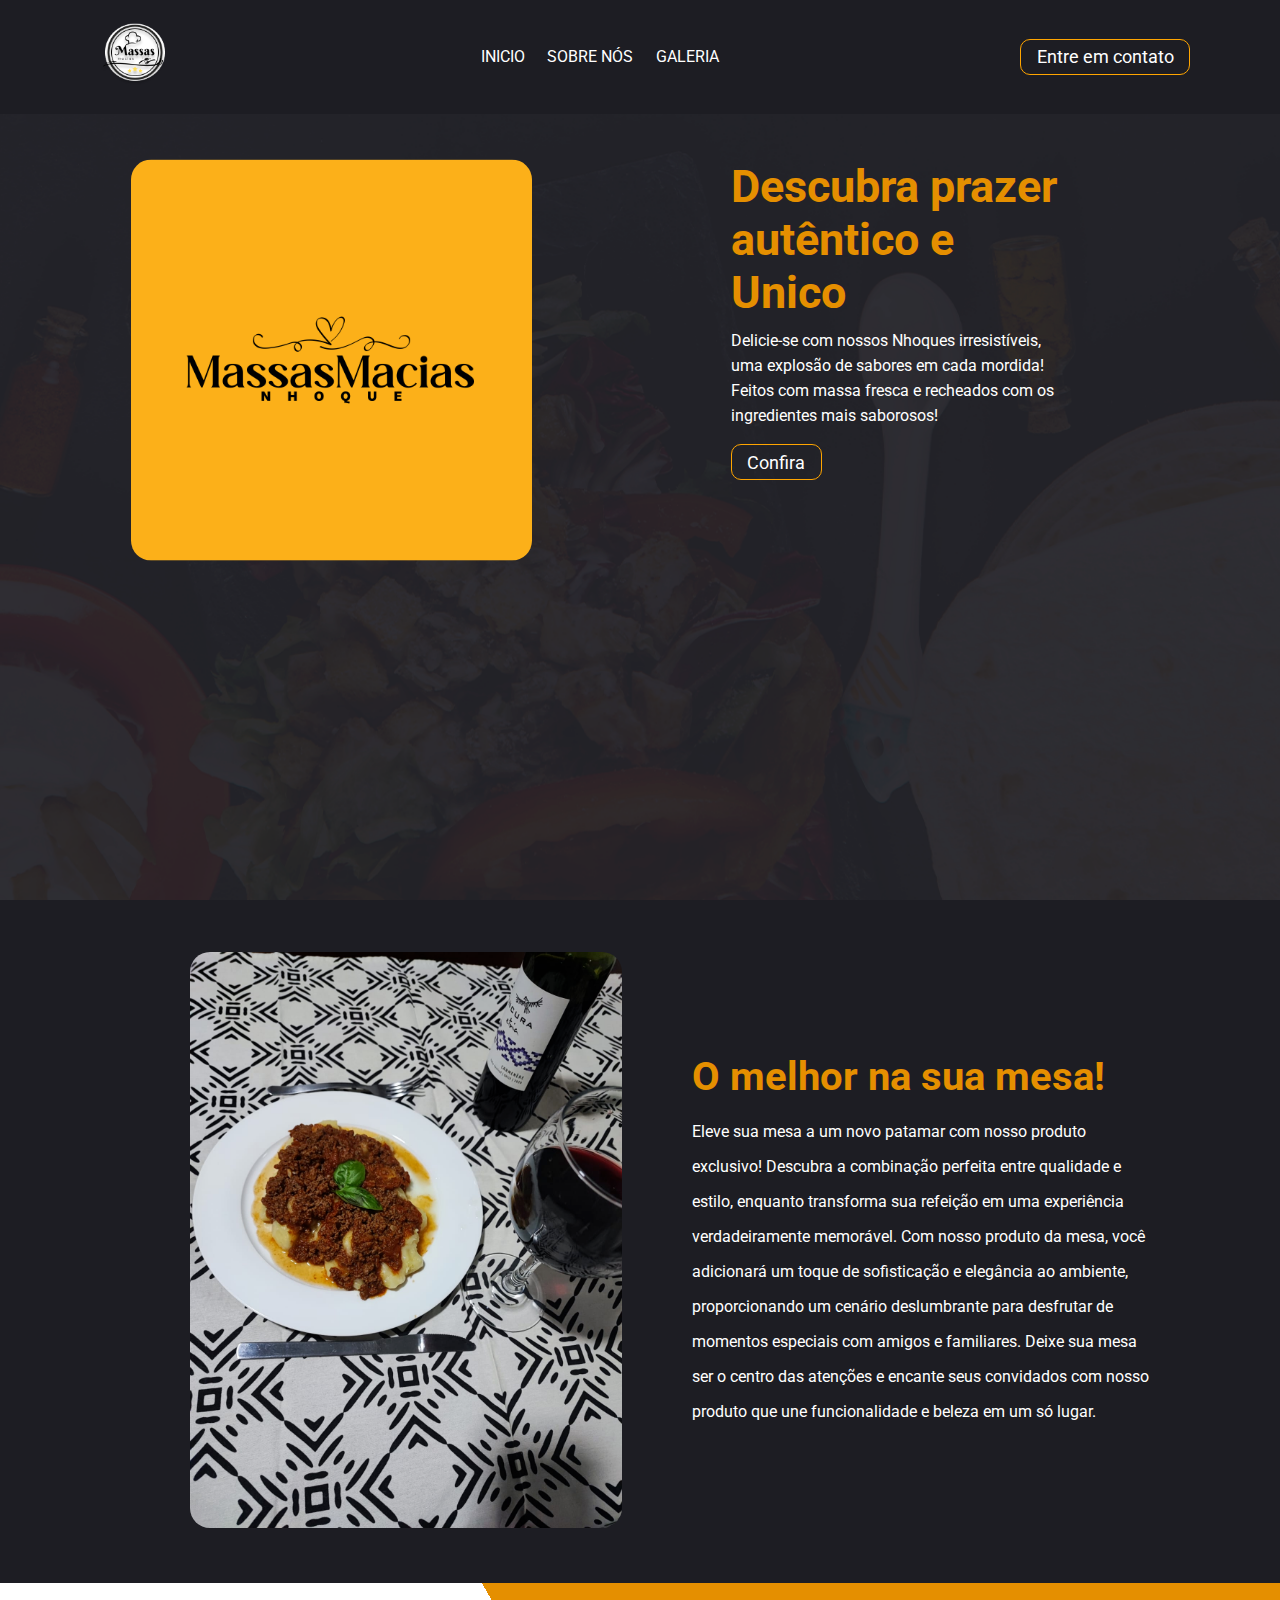
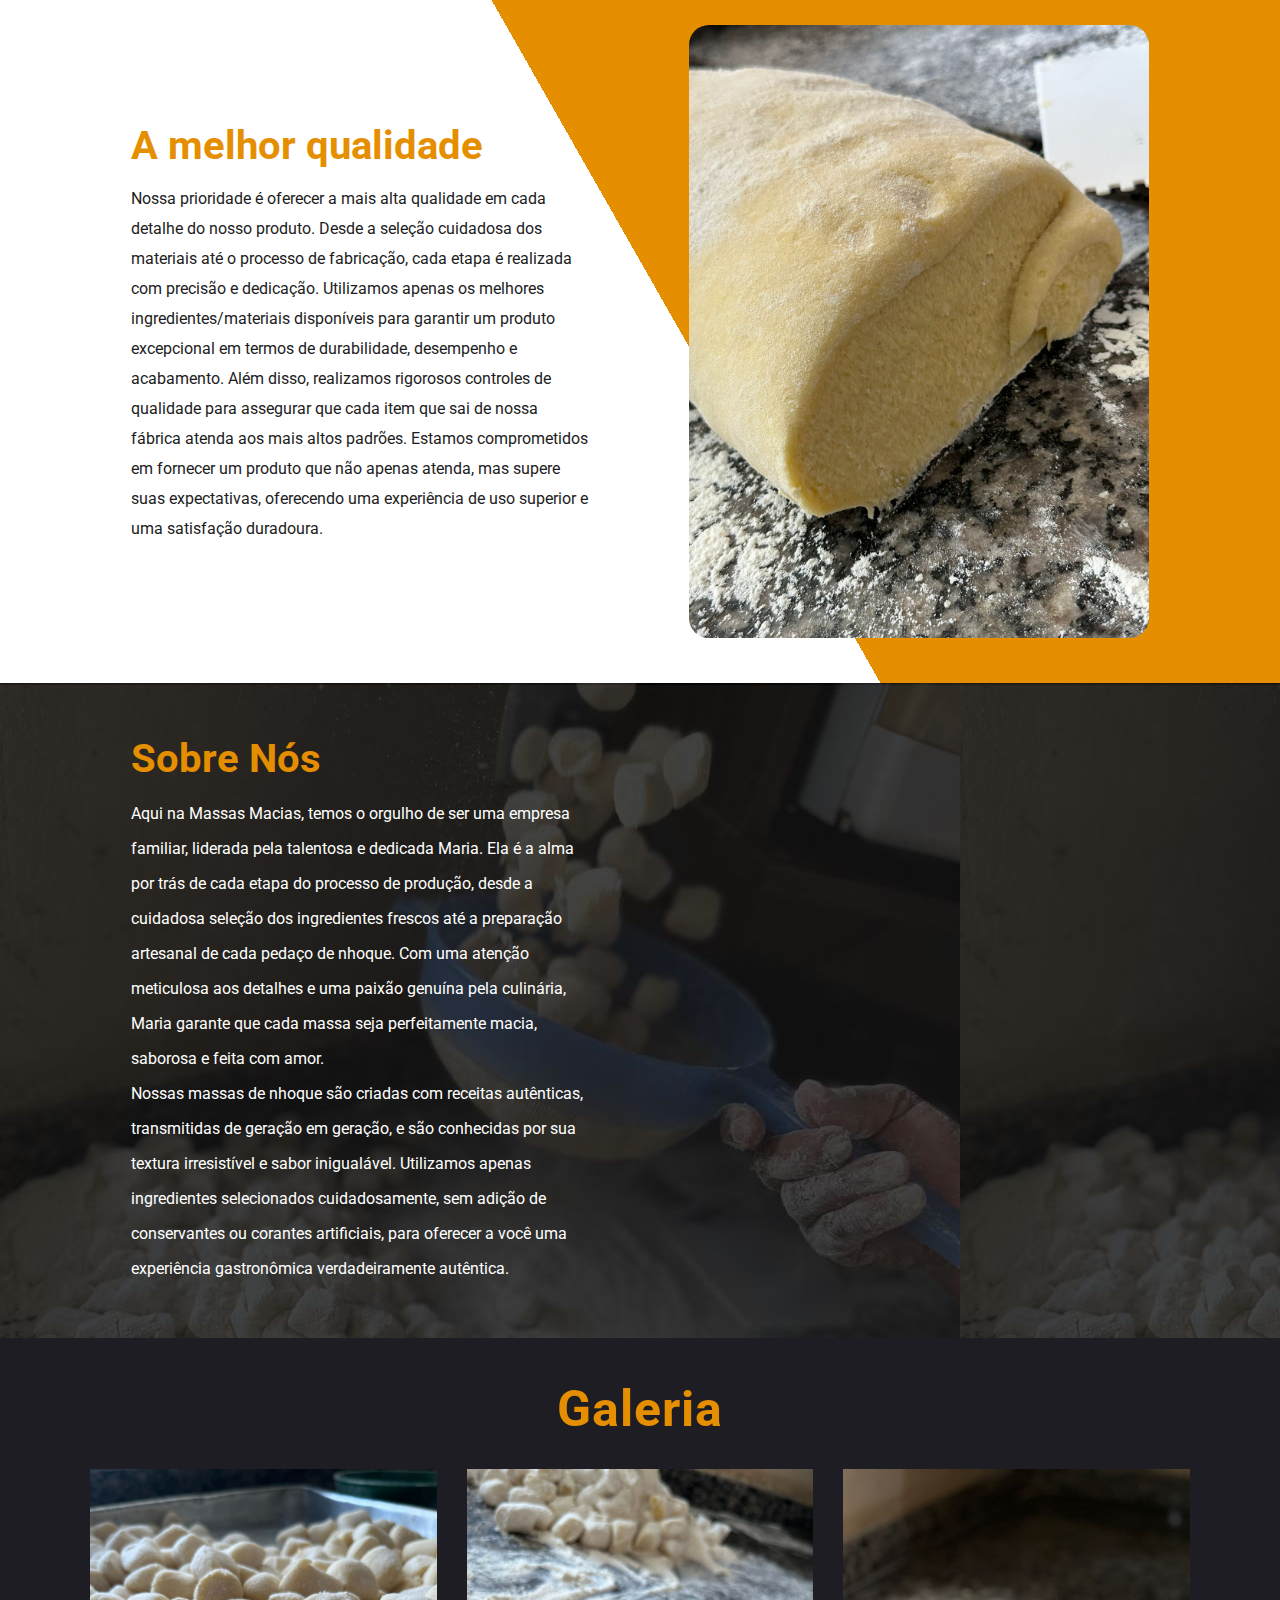
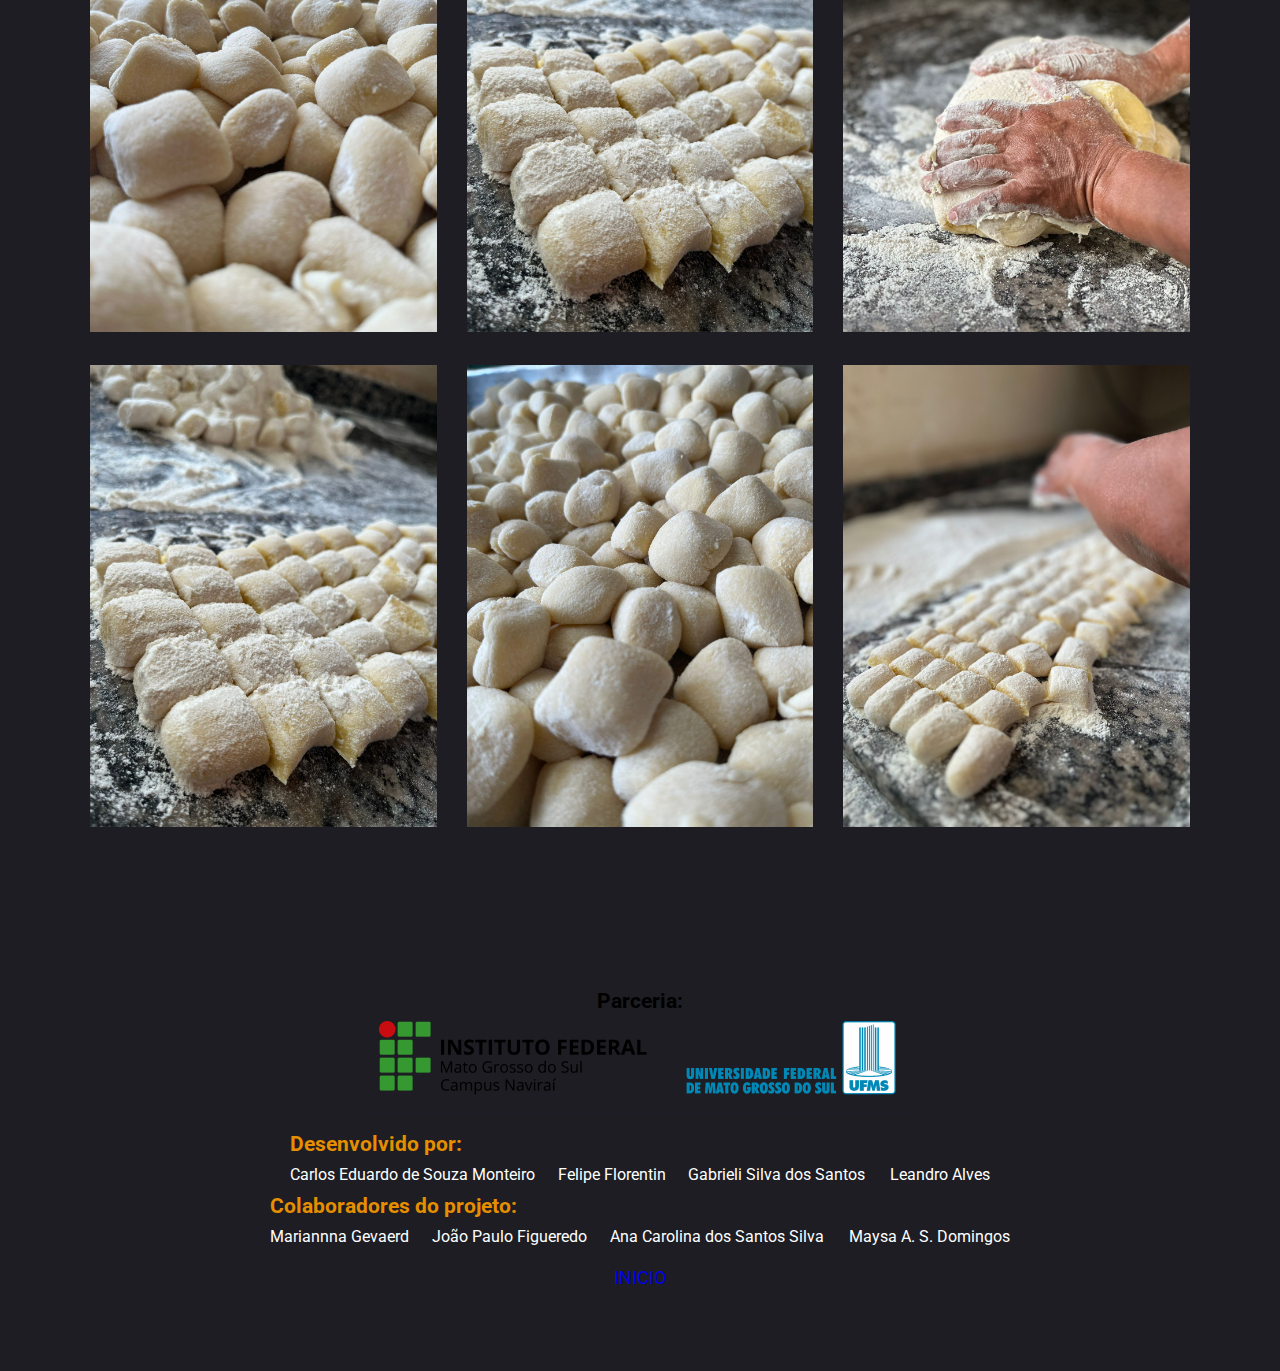
==== commit 18236472: "Commit" ====
--- a/index.html
+++ b/index.html
@@ -4,7 +4,7 @@
     <meta charset="UTF-8">
     <meta http-equiv="X-UA-Compatible" content="IE=edge">
     <meta name="viewport" content="width=device-width, initial-scale=1.0">
-    <title>Massas Macias</title>
+    <title>Masssa Macias</title>
     
     <link rel="stylesheet" href="fontawesome-free-5.15.3-web/css/all.min.css">    
     <link rel="stylesheet" href="style.css">
@@ -19,9 +19,9 @@
         </div>
 
         <nav class="navegacao">
-            <a href="#principal">Inicio</a>
-            <a href="#sobrenos">Sobre nós</a>
-            <a href="#galeria">Galeria</a>
+            <a href="#principal">INICIO</a>
+            <a href="#sobrenos">SOBRE NÓS</a>
+            <a href="#galeria">GALERIA</a>
         </nav>
 
         <div class="icones">
@@ -90,12 +90,12 @@
         </div>
     </div>
     <div id="sobrenos" class="sobre">
-        <div class="sobre-principal" id="sobre">
+        <div class="main-sobre" id="sobre">
             
 
-            <div class="sobre-container">
-                <div class="sobre-conteudo">
-                    <div class="sobre-texto">
+            <div class="sobre-content">
+                <div class="sobre-inner-content">
+                    <div class="sobre-text-content">
                         <h1>Sobre Nós</h1>
                         <p> Aqui na Massas Macias, temos o orgulho de ser uma empresa familiar, liderada pela talentosa e dedicada Maria. Ela é a alma por trás de cada etapa do processo de produção, desde a cuidadosa seleção dos ingredientes frescos até a preparação artesanal de cada pedaço de nhoque. Com uma atenção meticulosa aos detalhes e uma paixão genuína pela culinária, Maria garante que cada massa seja perfeitamente macia, saborosa e feita com amor.</p>
 
@@ -105,9 +105,9 @@
                 </div>
             </div>
 
-            <div class="sobre-container">
-                <div class="sobre-conteudo">
-                    <img class="mariaimg" src="imagens/Maria.jpg" alt="">
+            <div class="sobre-content">
+                <div class="sobre-inner-content">
+                    <img class="mariaimg" src="imagens/maria.jpg" alt="">
                 </div>
             </div>
         </div>
@@ -156,7 +156,7 @@
             </div>
         </div>
     </div>
- 
+
     <div class="before">
         <img src="imagens/before footer.png" alt="">
     </div>
@@ -187,21 +187,13 @@
         </div>
 
         <footernav class="rodape-navegacao">
-            <a href="#">Inicio</a>
-            <a href="#">Entre em contato</a>
-            <a href="#">Parcerias</a>
+            <a href="#">INICIO</a>
         </footernav>
 
     </div>
-
-
-
-
-
-
 
 <!--Linkando java script -->
 <script src="https://unpkg.com/scrollreveal"></script>
 <script src="script.js"></script>
 </body>
-</html>
+</html>--- a/style.css
+++ b/style.css
@@ -1,6 +1,7 @@
 @import url('https://fonts.googleapis.com/css2?family=Roboto:wght@300;400;500;700&display=swap'); /* importação de fonte */
 :root{
     --btn-color:#e58f00;
+
     --about-sec:#1d1d23;
 }
 *{
@@ -30,6 +31,10 @@
 .logo img{
     width: 90px;
 }
+.navegacao h1{
+    color: #e58f00;
+    padding: 10px;
+}
 .navegacao a{
     color: white;
     margin: 0.5rem;
@@ -316,6 +321,7 @@
 }
 .rodape-navegacao{
     margin-top: 15px;
+    color: #e58f00;
 }
 .rodape-navegacao{
     color: #e58f00;
@@ -406,3 +412,12 @@
     
 
 }
+
+
+
+
+
+
+
+
+
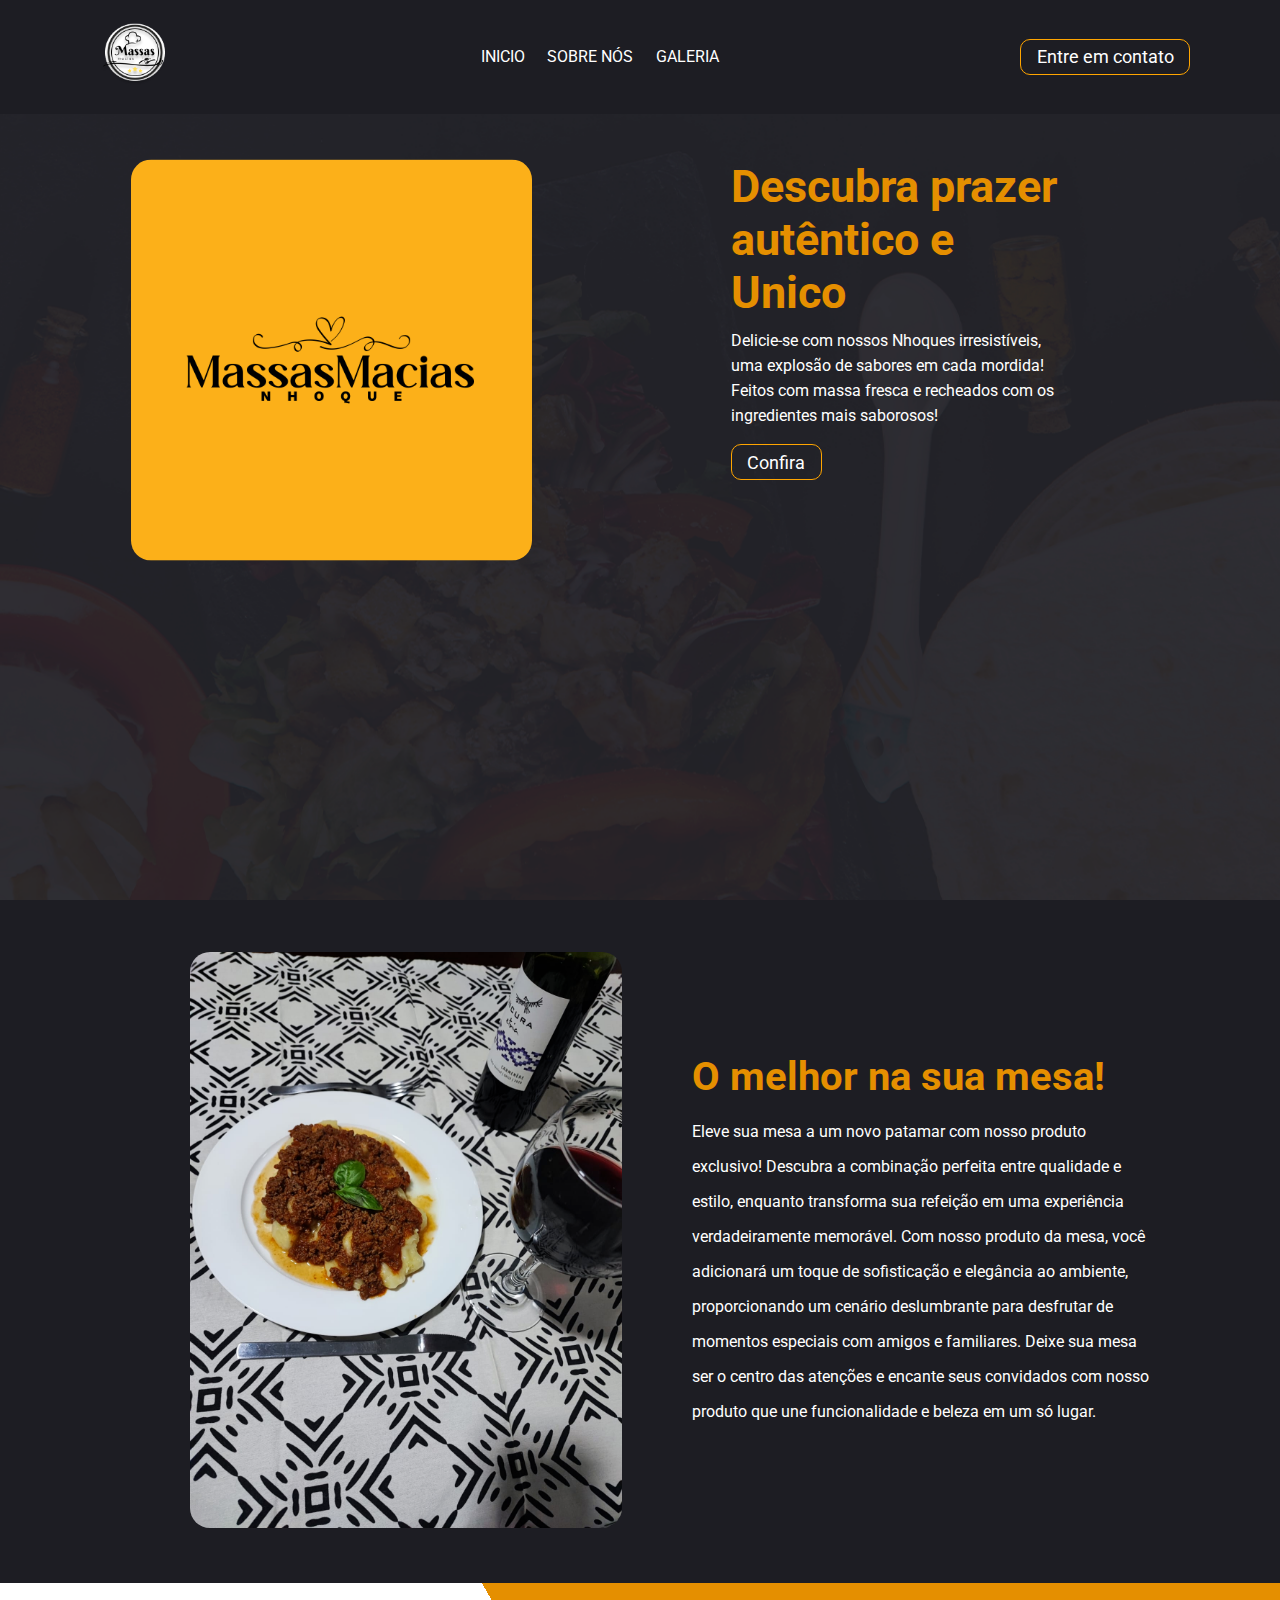
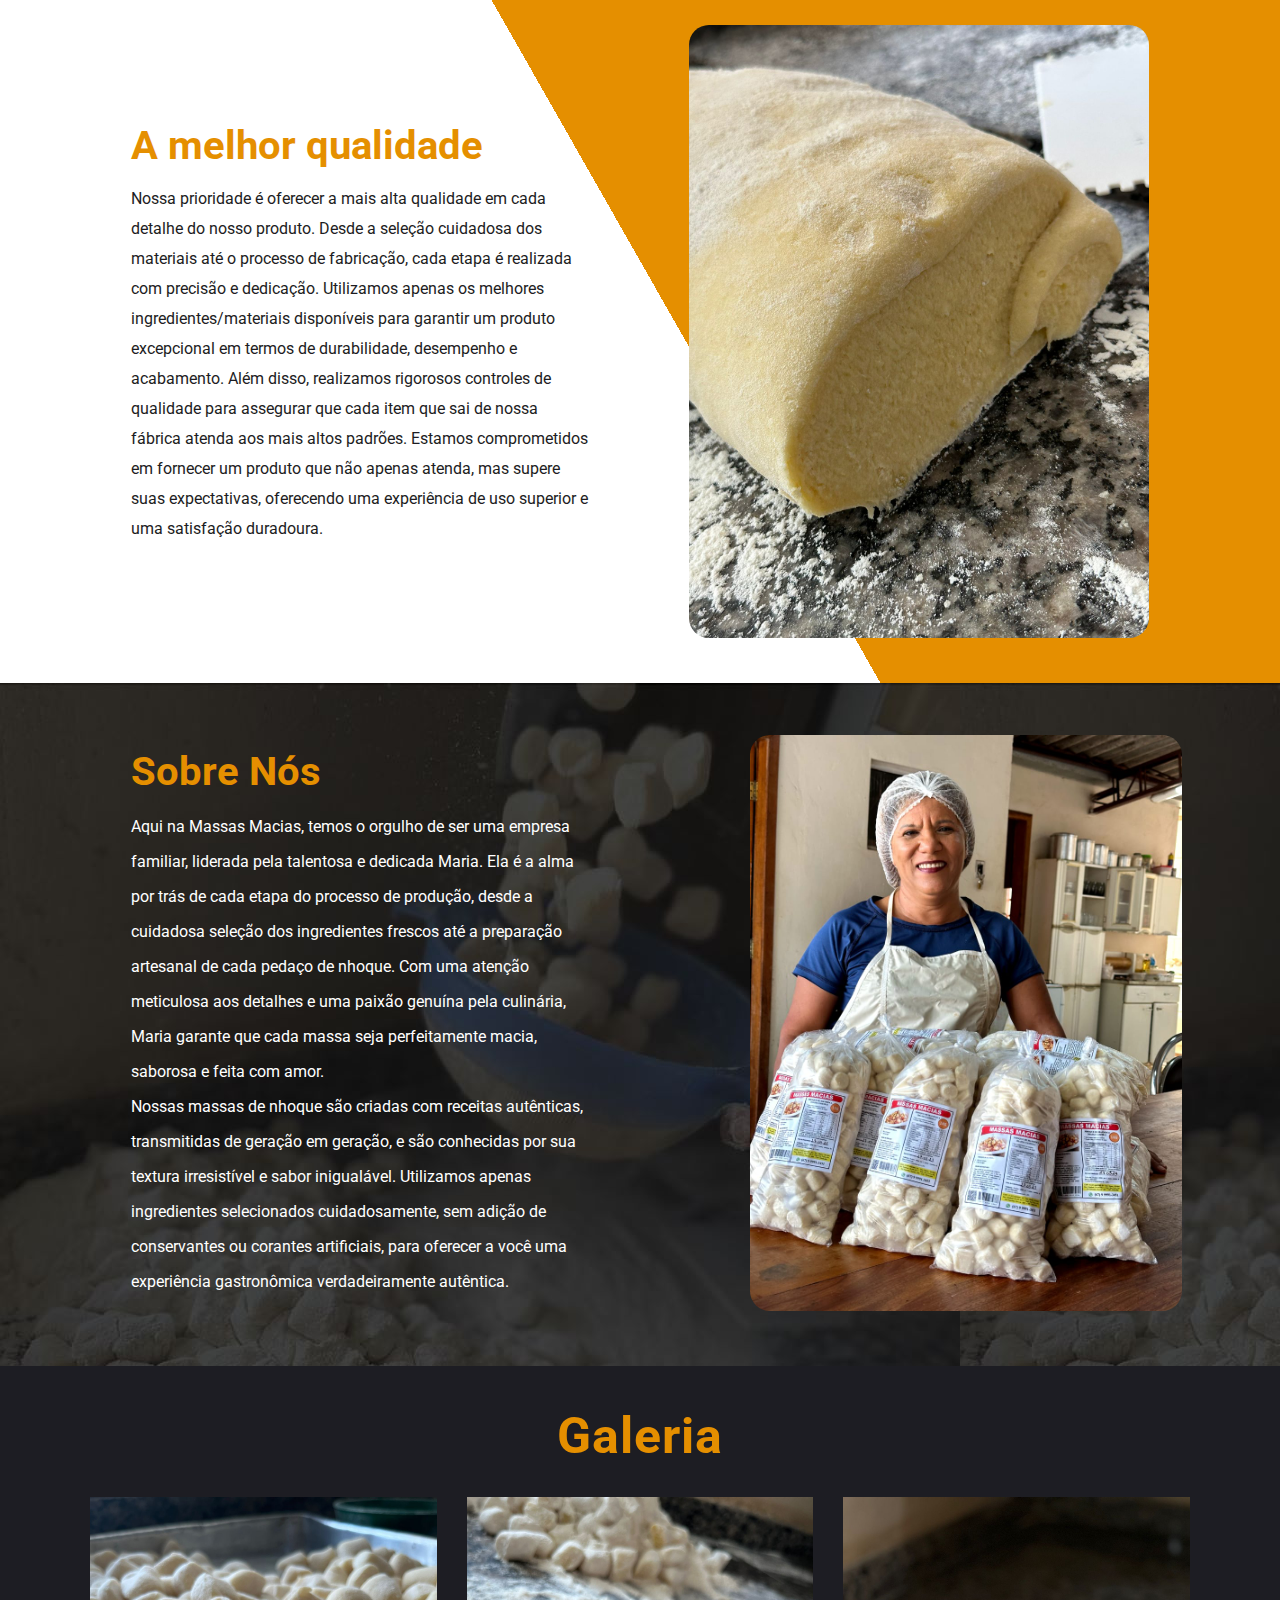
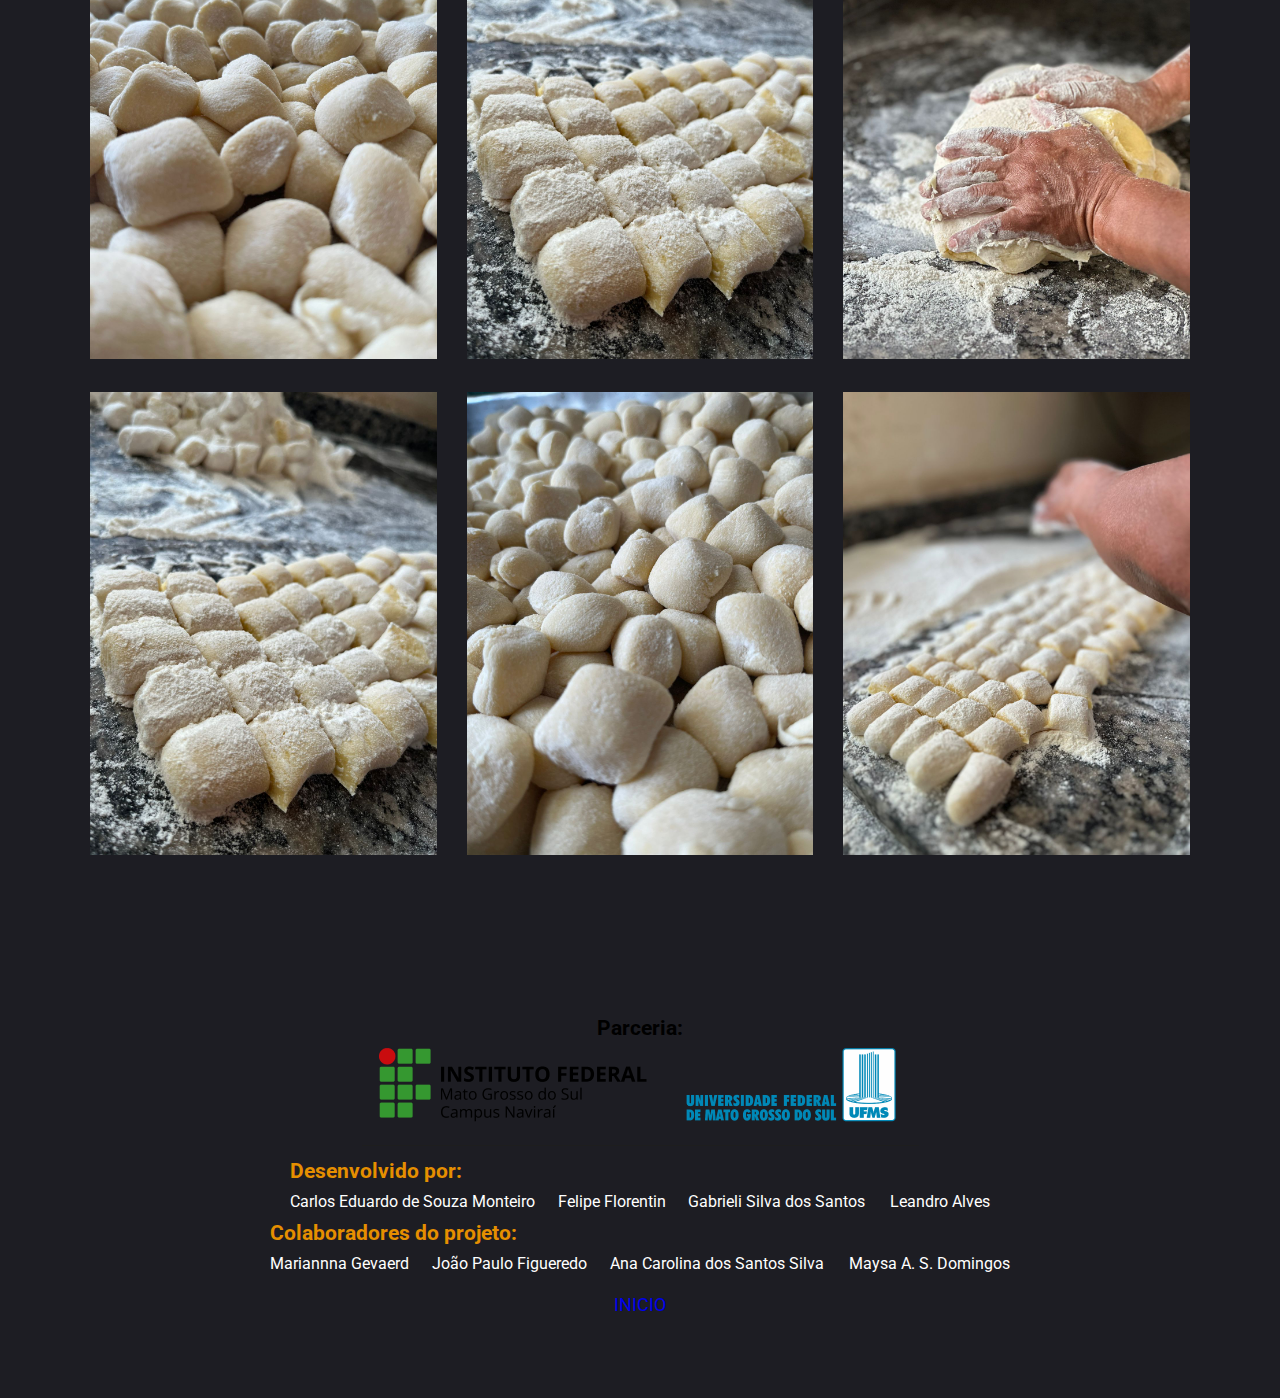
==== commit eea878a5: "Commit" ====
--- a/index.html
+++ b/index.html
@@ -107,7 +107,7 @@
 
             <div class="sobre-content">
                 <div class="sobre-inner-content">
-                    <img class="mariaimg" src="imagens/maria.jpg" alt="">
+                    <img class="mariaimg" src="imagens/Maria.jpg" alt="">
                 </div>
             </div>
         </div>
@@ -196,4 +196,4 @@
 <script src="https://unpkg.com/scrollreveal"></script>
 <script src="script.js"></script>
 </body>
-</html>+</html>
